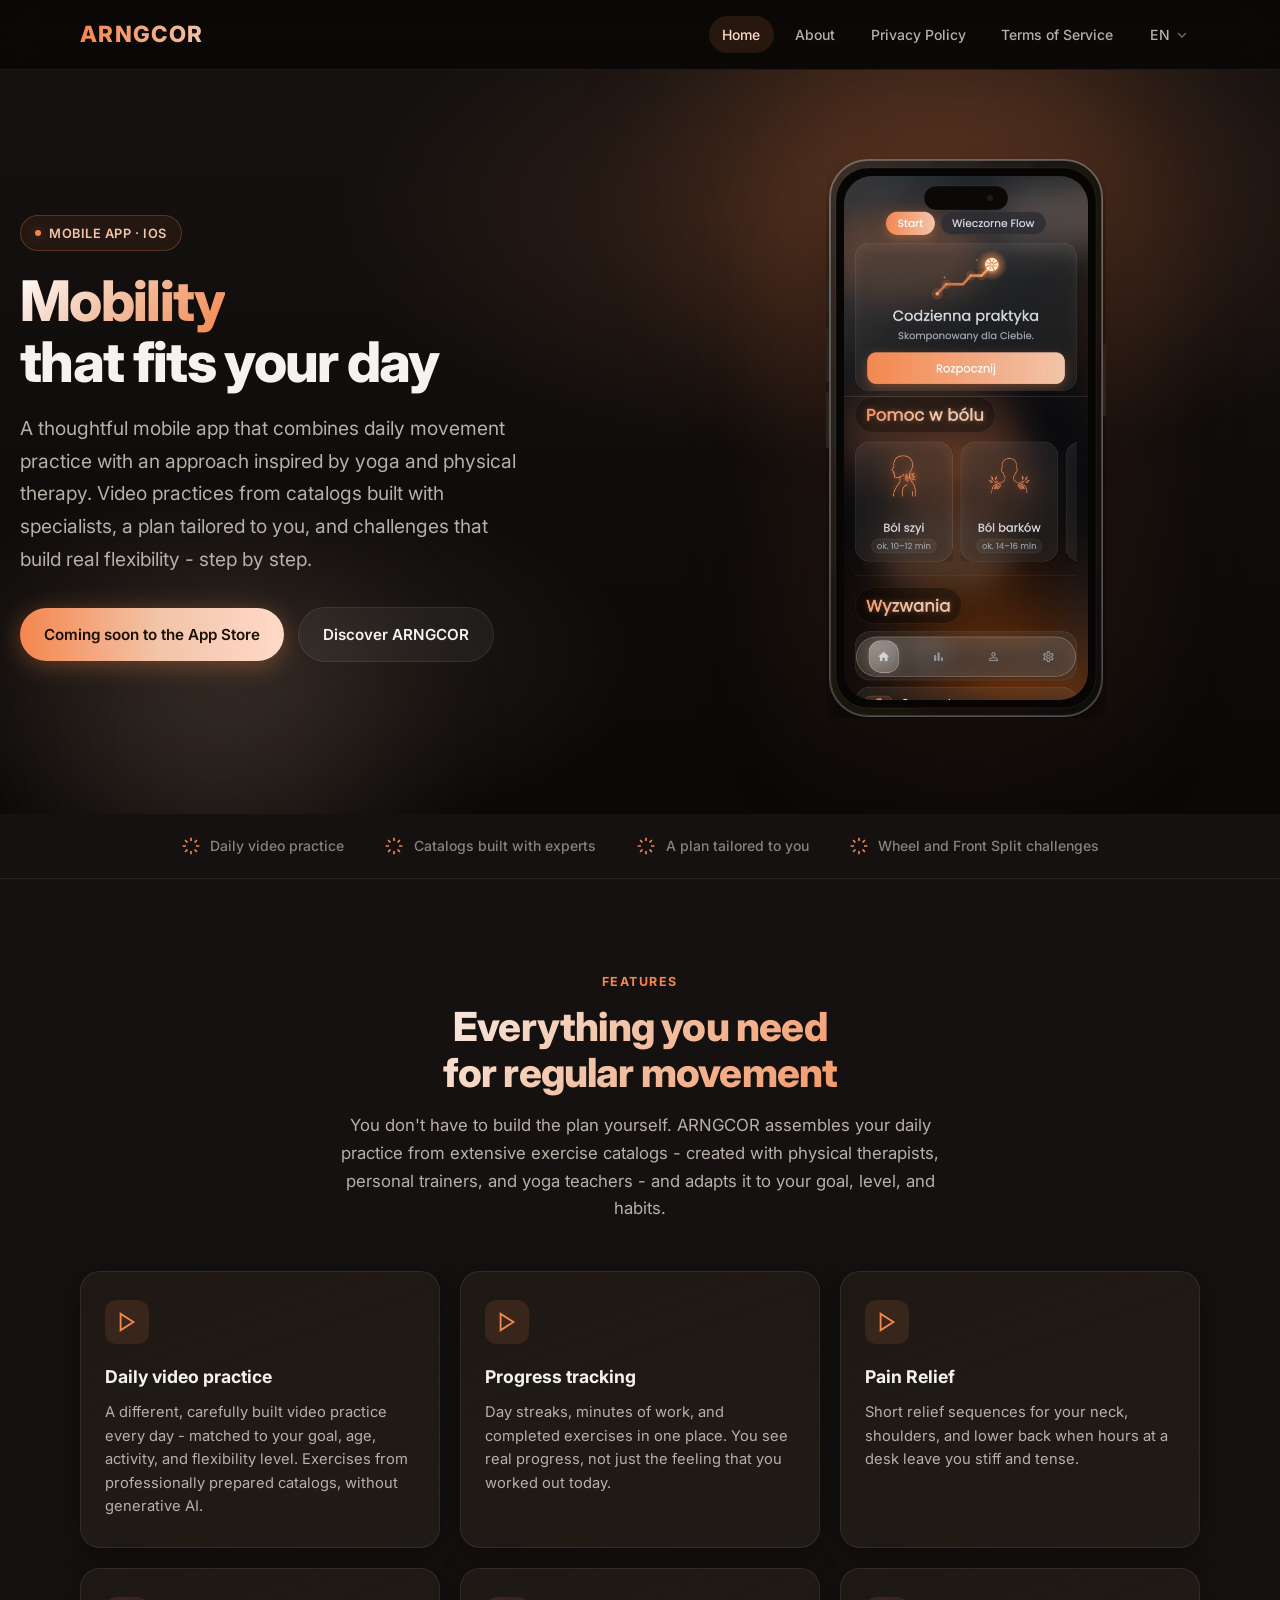
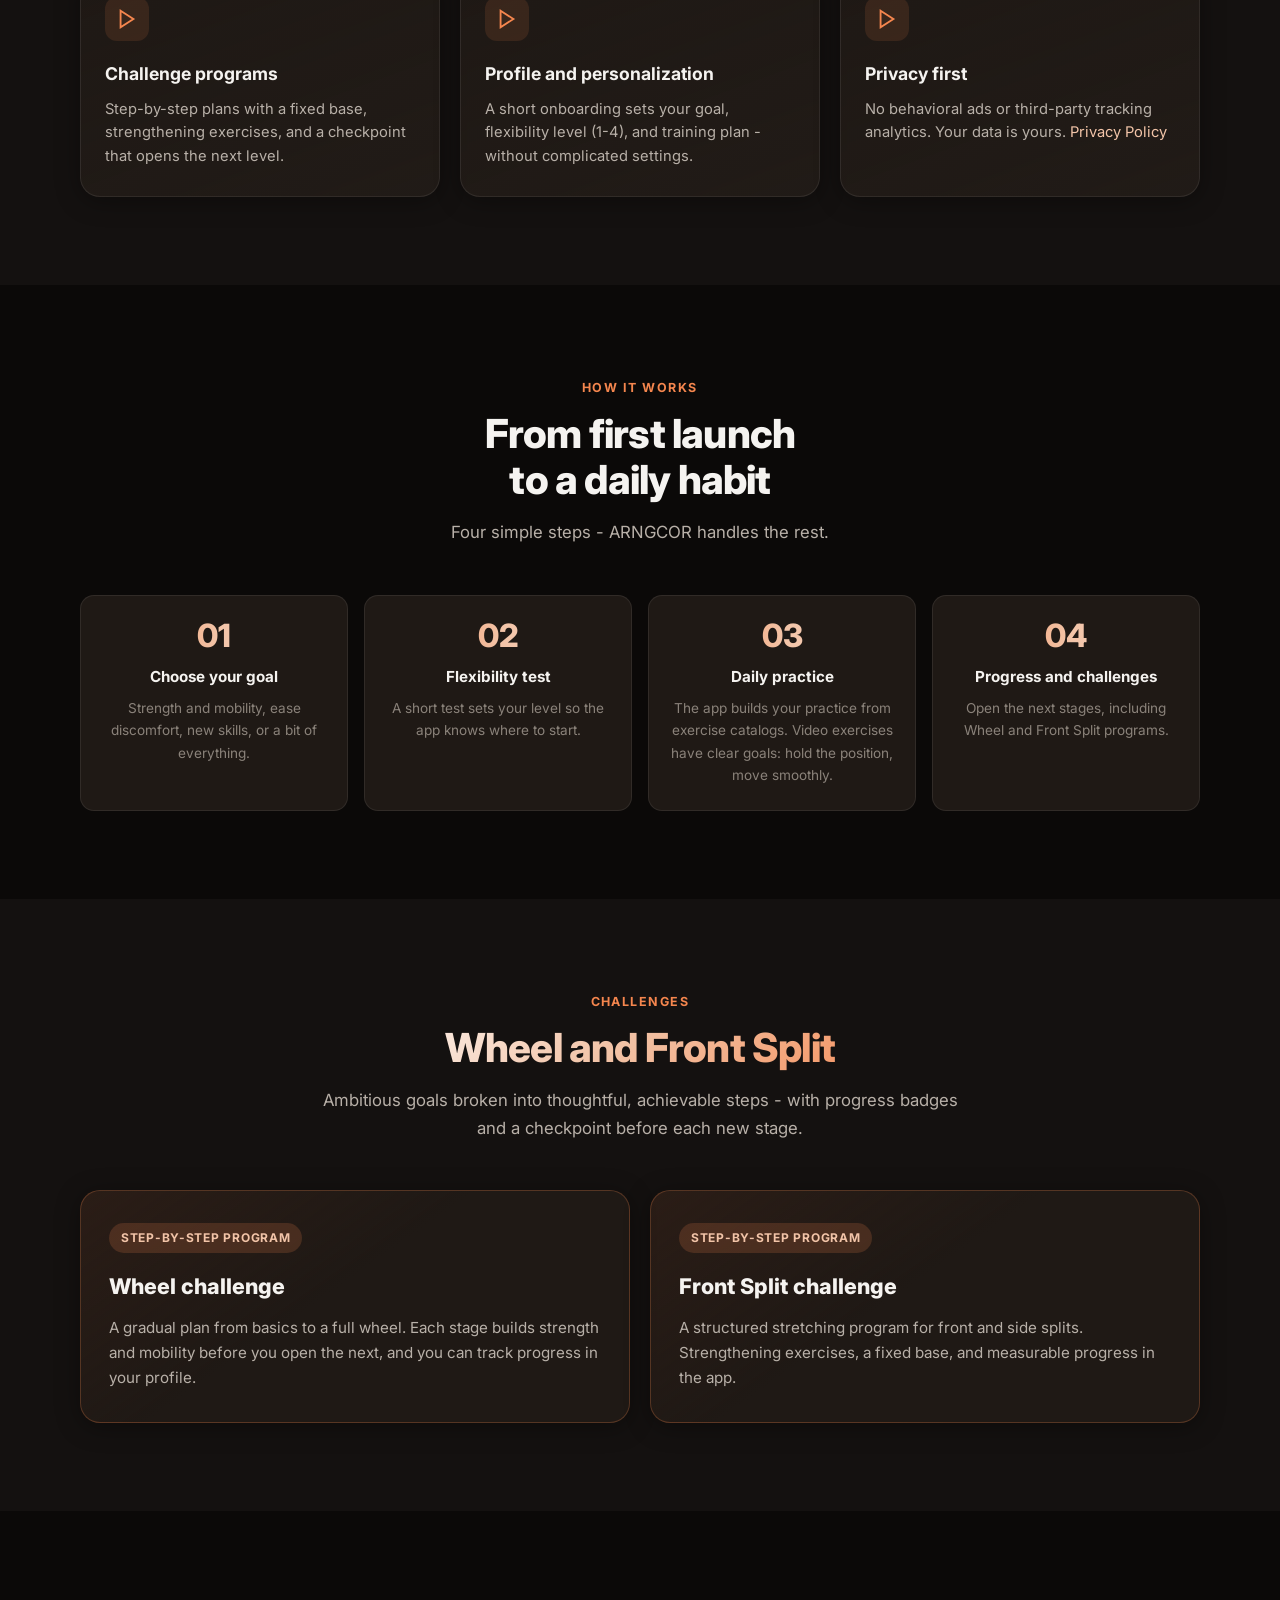
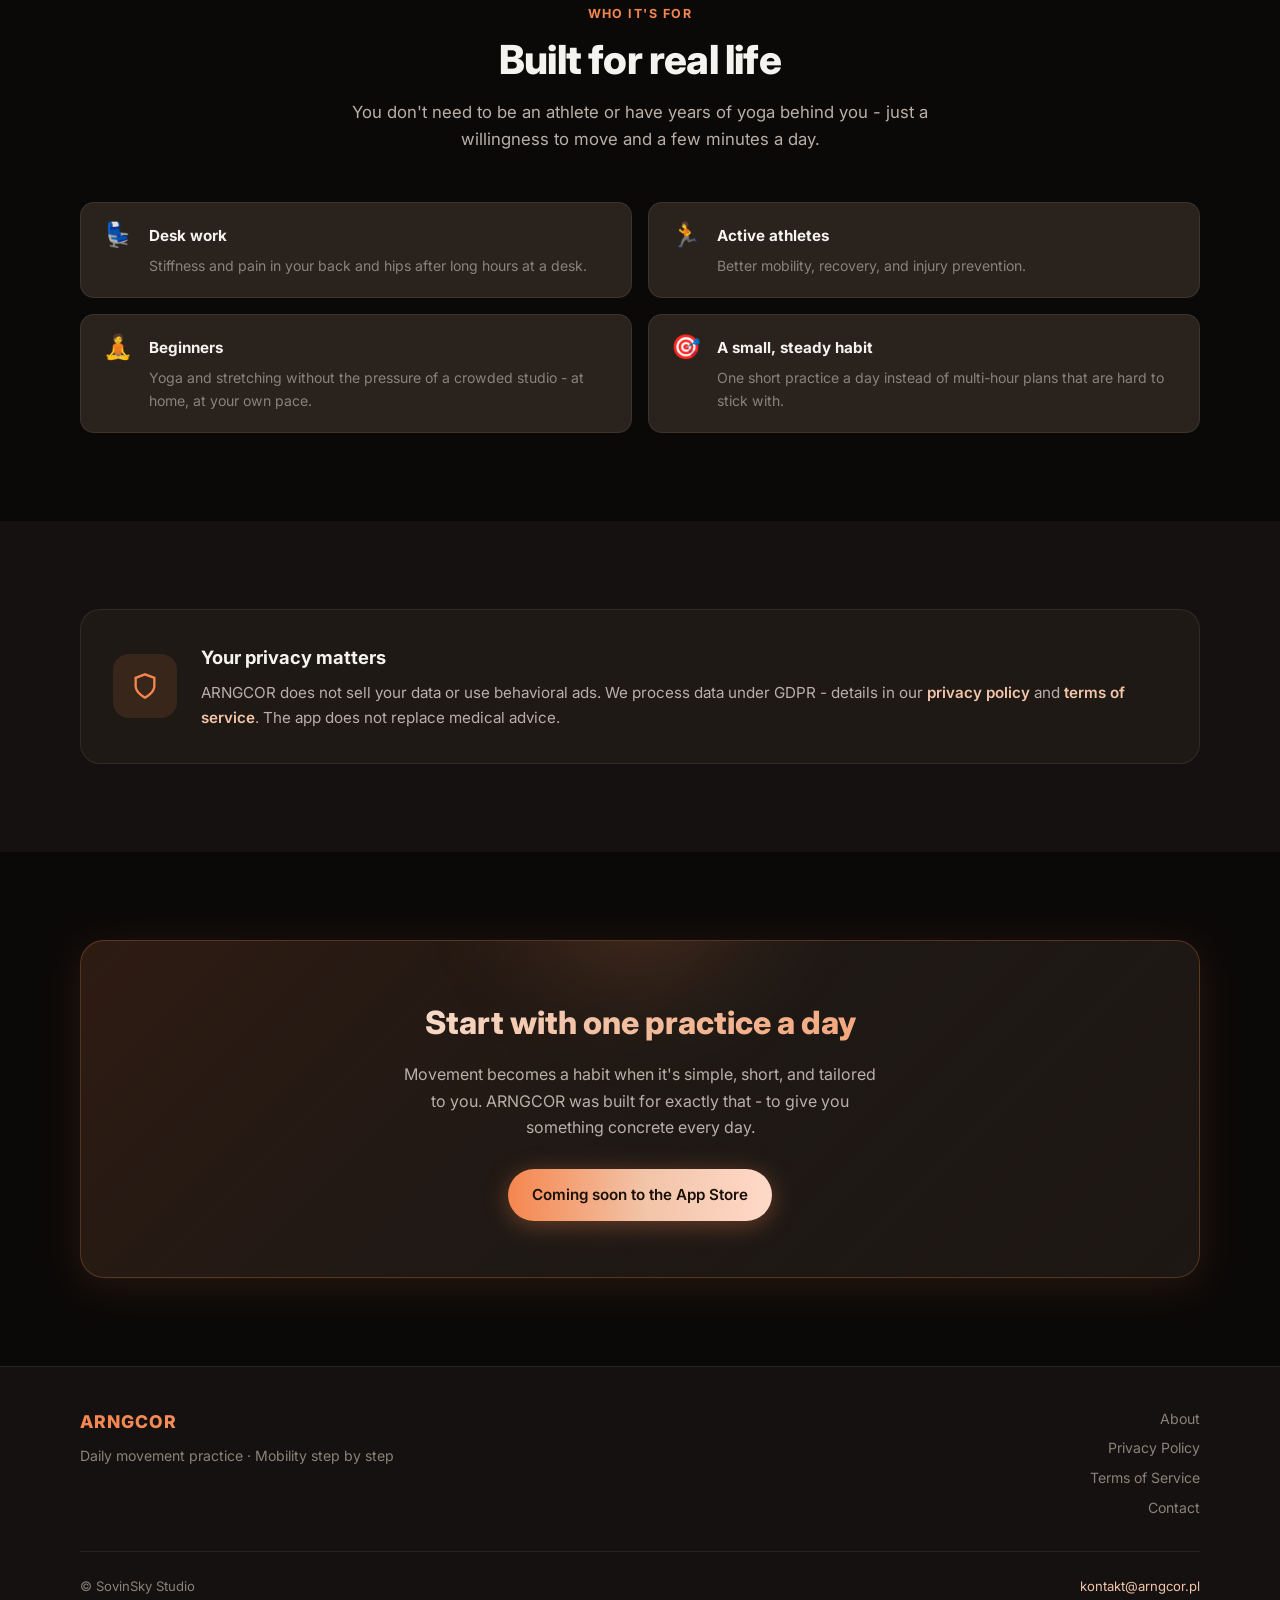
==== en/index.html @ eaa7135c "kkk" ====
<!DOCTYPE html>
<html lang="en">
<head>
  <meta charset="utf-8">
  <meta name="viewport" content="width=device-width, initial-scale=1">
  <title>ARNGCOR - mobile app for mobility, stretching, and Wheel and Front Split challenges</title>
  <meta name="description" content="ARNGCOR is an iOS mobile app for daily movement practice, stretching, and mobility. Video practices, a plan tailored to you, and Wheel and Front Split challenges.">
  <meta name="keywords" content="ARNGCOR, mobility app, stretching, yoga, wheel challenge, front split challenge, iOS app, SovinSky Studio">
  <meta name="author" content="SovinSky Studio">
  <meta name="robots" content="index, follow, max-image-preview:large, max-snippet:-1, max-video-preview:-1">
  <meta name="theme-color" content="#1a1512">
  <link rel="canonical" href="https://arngcor.pl/en/">
  <link rel="alternate" hreflang="pl" href="https://arngcor.pl/">
  <link rel="alternate" hreflang="en" href="https://arngcor.pl/en/">
  <link rel="alternate" hreflang="x-default" href="https://arngcor.pl/en/">
  <link rel="icon" href="/images/app-home.png" type="image/png">
  <link rel="apple-touch-icon" href="/images/app-home.png">
  <meta property="og:type" content="website">
  <meta property="og:site_name" content="ARNGCOR">
  <meta property="og:locale" content="en_US">
  <meta property="og:title" content="ARNGCOR - mobile app for mobility, stretching, and Wheel and Front Split challenges">
  <meta property="og:description" content="ARNGCOR is an iOS mobile app for daily movement practice, stretching, and mobility. Video practices, a plan tailored to you, and Wheel and Front Split challenges.">
  <meta property="og:url" content="https://arngcor.pl/en/">
  <meta property="og:image" content="https://arngcor.pl/images/app-home.png">
  <meta property="og:image:width" content="499">
  <meta property="og:image:height" content="1024">
  <meta property="og:image:alt" content="ARNGCOR mobile app screen">
  <meta name="twitter:card" content="summary_large_image">
  <meta name="twitter:title" content="ARNGCOR - mobile app for mobility, stretching, and Wheel and Front Split challenges">
  <meta name="twitter:description" content="ARNGCOR is an iOS mobile app for daily movement practice, stretching, and mobility. Video practices, a plan tailored to you, and Wheel and Front Split challenges.">
  <meta name="twitter:image" content="https://arngcor.pl/images/app-home.png">
  <link rel="preconnect" href="https://fonts.googleapis.com">
  <link rel="preconnect" href="https://fonts.gstatic.com" crossorigin>
  <link href="https://fonts.googleapis.com/css2?family=Inter:wght@400;500;600;700;800&display=swap" rel="stylesheet">
  <script type="application/ld+json">{"@context":"https://schema.org","@graph":[{"@type":"Organization","@id":"https://arngcor.pl/#organization","name":"SovinSky Studio","url":"https://arngcor.pl","email":"kontakt@arngcor.pl","logo":"https://arngcor.pl/images/app-home.png"},{"@type":"WebSite","@id":"https://arngcor.pl/#website","url":"https://arngcor.pl","name":"ARNGCOR","description":"ARNGCOR mobile app for daily movement practice, stretching, and mobility. Wheel and Front Split challenges, video practices, and a plan tailored to you.","inLanguage":"en-US","publisher":{"@id":"https://arngcor.pl/#organization"}},{"@type":"SoftwareApplication","@id":"https://arngcor.pl/#app","name":"ARNGCOR","applicationCategory":"HealthApplication","operatingSystem":"iOS","description":"ARNGCOR mobile app for daily movement practice, stretching, and mobility. Wheel and Front Split challenges, video practices, and a plan tailored to you.","url":"https://arngcor.pl","image":"https://arngcor.pl/images/app-home.png","offers":{"@type":"Offer","price":"0","priceCurrency":"PLN","availability":"https://schema.org/PreOrder"},"publisher":{"@id":"https://arngcor.pl/#organization"}}]}</script>

  <link rel="stylesheet" href="/css/site.css">
  <script src="/js/i18n.js"></script>
</head>
<body>
  <header class="site-header">
    <div class="wrap header-inner">
      <a class="brand brand-gradient" href="index.html">ARNGCOR</a>
      <div class="header-actions">
        <nav class="site-nav" aria-label="Main">
          <a href="index.html" class="nav-link is-active">Home</a>
          <a href="about.html" class="nav-link">About</a>
          <a href="privacy-policy.html" class="nav-link">Privacy Policy</a>
          <a href="terms-of-service.html" class="nav-link">Terms of Service</a>
        </nav>
        <div class="lang-dropdown">
          <button
            type="button"
            class="lang-dropdown__trigger"
            aria-haspopup="listbox"
            aria-expanded="false"
            aria-controls="lang-menu"
            id="lang-trigger"
          >
            <span class="lang-dropdown__label">EN</span>
            <svg class="lang-dropdown__chevron" width="12" height="12" viewBox="0 0 12 12" aria-hidden="true">
              <path d="M2.5 4.5 6 8l3.5-3.5" fill="none" stroke="currentColor" stroke-width="1.5" stroke-linecap="round" stroke-linejoin="round"/>
            </svg>
          </button>
          <ul class="lang-dropdown__menu" id="lang-menu" role="listbox" aria-label="Language" hidden>
            
            <li role="presentation">
              <button type="button" role="option" data-lang="pl" class="lang-dropdown__option">PL</button>
            </li>
            
          </ul>
        </div>
      </div>
    </div>
  </header>

  
  <section class="hero-section">
    <div class="hero-glow hero-glow--1" aria-hidden="true"></div>
    <div class="hero-glow hero-glow--2" aria-hidden="true"></div>
    <div class="wrap-wide hero-grid">
      <div class="hero-copy reveal">
        <div class="hero-eyebrow">
          <span class="hero-eyebrow-dot" aria-hidden="true"></span>
          Mobile app · iOS
        </div>
        <h1 class="hero-title">
          <span class="text-gradient">Mobility</span><br>that fits your day
        </h1>
        <p class="hero-lead">A thoughtful mobile app that combines daily movement practice with an approach inspired by yoga and physical therapy. Video practices from catalogs built with specialists, a plan tailored to you, and challenges that build real flexibility - step by step.</p>
        <div class="hero-actions">
          <span class="btn btn-primary">Coming soon to the App Store</span>
          <a href="about.html" class="btn btn-ghost">Discover ARNGCOR</a>
        </div>
      </div>

      <div class="hero-visual reveal reveal-delay-2">
        <svg class="phone-frame" viewBox="0 0 280 560" fill="none" xmlns="http://www.w3.org/2000/svg" xmlns:xlink="http://www.w3.org/1999/xlink" role="img" aria-label="Phone showing the ARNGCOR app screen">
          <defs>
            <linearGradient id="phoneBodyGrad" x1="0" y1="0" x2="1" y2="1">
              <stop offset="0%" stop-color="#3a302a"/>
              <stop offset="45%" stop-color="#1a1512"/>
              <stop offset="100%" stop-color="#0f0c0a"/>
            </linearGradient>
            <linearGradient id="phoneEdgeGrad" x1="0" y1="0" x2="0" y2="1">
              <stop offset="0%" stop-color="rgba(255,255,255,0.18)"/>
              <stop offset="100%" stop-color="rgba(255,255,255,0.04)"/>
            </linearGradient>
            <clipPath id="phoneScreenClip">
              <rect x="18" y="18" width="244" height="524" rx="28"/>
            </clipPath>
            <filter id="phoneShadow" x="-20%" y="-10%" width="140%" height="120%">
              <feDropShadow dx="0" dy="16" stdDeviation="12" flood-color="#000" flood-opacity="0.45"/>
            </filter>
          </defs>
          <rect x="4" y="2" width="272" height="556" rx="38" fill="url(#phoneBodyGrad)" stroke="rgba(255,255,255,0.14)" stroke-width="2" filter="url(#phoneShadow)"/>
          <rect x="4" y="2" width="272" height="556" rx="38" fill="none" stroke="url(#phoneEdgeGrad)" stroke-width="1.5"/>
          <rect x="0" y="118" width="3" height="36" rx="1.5" fill="#2a221c"/>
          <rect x="0" y="168" width="3" height="56" rx="1.5" fill="#2a221c"/>
          <rect x="0" y="234" width="3" height="56" rx="1.5" fill="#2a221c"/>
          <rect x="277" y="186" width="3" height="72" rx="1.5" fill="#2a221c"/>
          <rect x="10" y="10" width="260" height="540" rx="32" fill="#080605"/>
          <image href="/images/app-home.png" xlink:href="/images/app-home.png" x="18" y="18" width="244" height="524" clip-path="url(#phoneScreenClip)" preserveAspectRatio="xMidYMid slice"/>
          <rect x="18" y="18" width="244" height="524" rx="28" fill="url(#phoneEdgeGrad)" opacity="0.08" pointer-events="none"/>
          <rect x="98" y="28" width="84" height="24" rx="12" fill="#0b0908" stroke="rgba(255,255,255,0.06)" stroke-width="1"/>
          <circle cx="164" cy="40" r="3" fill="rgba(255,255,255,0.08)"/>
          <rect x="10" y="10" width="260" height="540" rx="32" fill="none" stroke="rgba(255,255,255,0.06)" stroke-width="1"/>
        </svg>
      </div>
    </div>
  </section>

  <div class="trust-strip">
    <div class="wrap trust-inner">
      
      <div class="trust-item">
        <svg class="trust-icon" viewBox="0 0 24 24" fill="none" stroke="currentColor" stroke-width="2"><path d="M12 2v4M12 18v4M4.93 4.93l2.83 2.83M16.24 16.24l2.83 2.83M2 12h4M18 12h4M4.93 19.07l2.83-2.83M16.24 7.76l2.83-2.83"/></svg>
        Daily video practice
      </div>
      
      <div class="trust-item">
        <svg class="trust-icon" viewBox="0 0 24 24" fill="none" stroke="currentColor" stroke-width="2"><path d="M12 2v4M12 18v4M4.93 4.93l2.83 2.83M16.24 16.24l2.83 2.83M2 12h4M18 12h4M4.93 19.07l2.83-2.83M16.24 7.76l2.83-2.83"/></svg>
        Catalogs built with experts
      </div>
      
      <div class="trust-item">
        <svg class="trust-icon" viewBox="0 0 24 24" fill="none" stroke="currentColor" stroke-width="2"><path d="M12 2v4M12 18v4M4.93 4.93l2.83 2.83M16.24 16.24l2.83 2.83M2 12h4M18 12h4M4.93 19.07l2.83-2.83M16.24 7.76l2.83-2.83"/></svg>
        A plan tailored to you
      </div>
      
      <div class="trust-item">
        <svg class="trust-icon" viewBox="0 0 24 24" fill="none" stroke="currentColor" stroke-width="2"><path d="M12 2v4M12 18v4M4.93 4.93l2.83 2.83M16.24 16.24l2.83 2.83M2 12h4M18 12h4M4.93 19.07l2.83-2.83M16.24 7.76l2.83-2.83"/></svg>
        Wheel and Front Split challenges
      </div>
      
    </div>
  </div>

  <section class="section section--alt">
    <div class="wrap">
      <header class="section-header reveal">
        <span class="section-label">Features</span>
        <h2 class="section-title text-gradient">Everything you need<br>for regular movement</h2>
        <p class="section-desc">You don't have to build the plan yourself. ARNGCOR assembles your daily practice from extensive exercise catalogs - created with physical therapists, personal trainers, and yoga teachers - and adapts it to your goal, level, and habits.</p>
      </header>
      <div class="feature-grid">
        
        <article class="feature-card reveal reveal-delay-1">
          <div class="feature-icon">
            <svg width="22" height="22" viewBox="0 0 24 24" fill="none" stroke="currentColor" stroke-width="2"><polygon points="5 3 19 12 5 21 5 3"/></svg>
          </div>
          <h3>Daily video practice</h3>
          <p>A different, carefully built video practice every day - matched to your goal, age, activity, and flexibility level. Exercises from professionally prepared catalogs, without generative AI.</p>
        </article>
        
        <article class="feature-card reveal reveal-delay-2">
          <div class="feature-icon">
            <svg width="22" height="22" viewBox="0 0 24 24" fill="none" stroke="currentColor" stroke-width="2"><polygon points="5 3 19 12 5 21 5 3"/></svg>
          </div>
          <h3>Progress tracking</h3>
          <p>Day streaks, minutes of work, and completed exercises in one place. You see real progress, not just the feeling that you worked out today.</p>
        </article>
        
        <article class="feature-card reveal reveal-delay-3">
          <div class="feature-icon">
            <svg width="22" height="22" viewBox="0 0 24 24" fill="none" stroke="currentColor" stroke-width="2"><polygon points="5 3 19 12 5 21 5 3"/></svg>
          </div>
          <h3>Pain Relief</h3>
          <p>Short relief sequences for your neck, shoulders, and lower back when hours at a desk leave you stiff and tense.</p>
        </article>
        
        <article class="feature-card reveal reveal-delay-4">
          <div class="feature-icon">
            <svg width="22" height="22" viewBox="0 0 24 24" fill="none" stroke="currentColor" stroke-width="2"><polygon points="5 3 19 12 5 21 5 3"/></svg>
          </div>
          <h3>Challenge programs</h3>
          <p>Step-by-step plans with a fixed base, strengthening exercises, and a checkpoint that opens the next level.</p>
        </article>
        
        <article class="feature-card reveal reveal-delay-5">
          <div class="feature-icon">
            <svg width="22" height="22" viewBox="0 0 24 24" fill="none" stroke="currentColor" stroke-width="2"><polygon points="5 3 19 12 5 21 5 3"/></svg>
          </div>
          <h3>Profile and personalization</h3>
          <p>A short onboarding sets your goal, flexibility level (1-4), and training plan - without complicated settings.</p>
        </article>
        
        <article class="feature-card reveal reveal-delay-6">
          <div class="feature-icon">
            <svg width="22" height="22" viewBox="0 0 24 24" fill="none" stroke="currentColor" stroke-width="2"><polygon points="5 3 19 12 5 21 5 3"/></svg>
          </div>
          <h3>Privacy first</h3>
          <p>No behavioral ads or third-party tracking analytics. Your data is yours. <a href="privacy-policy.html">Privacy Policy</a></p>
        </article>
        
      </div>
    </div>
  </section>

  <section class="section">
    <div class="wrap">
      <header class="section-header reveal">
        <span class="section-label">How it works</span>
        <h2 class="section-title">From first launch<br>to a daily habit</h2>
        <p class="section-desc">Four simple steps - ARNGCOR handles the rest.</p>
      </header>
      <div class="steps-grid">
        
        <article class="step-card reveal reveal-delay-1">
          <h3>Choose your goal</h3>
          <p>Strength and mobility, ease discomfort, new skills, or a bit of everything.</p>
        </article>
        
        <article class="step-card reveal reveal-delay-2">
          <h3>Flexibility test</h3>
          <p>A short test sets your level so the app knows where to start.</p>
        </article>
        
        <article class="step-card reveal reveal-delay-3">
          <h3>Daily practice</h3>
          <p>The app builds your practice from exercise catalogs. Video exercises have clear goals: hold the position, move smoothly.</p>
        </article>
        
        <article class="step-card reveal reveal-delay-4">
          <h3>Progress and challenges</h3>
          <p>Open the next stages, including Wheel and Front Split programs.</p>
        </article>
        
      </div>
    </div>
  </section>

  <section class="section section--alt">
    <div class="wrap">
      <header class="section-header reveal">
        <span class="section-label">Challenges</span>
        <h2 class="section-title text-gradient">Wheel and Front Split</h2>
        <p class="section-desc">Ambitious goals broken into thoughtful, achievable steps - with progress badges and a checkpoint before each new stage.</p>
      </header>
      <div class="challenge-row">
        <article class="challenge-card reveal reveal-delay-1">
          <span class="challenge-badge">Step-by-step program</span>
          <h3>Wheel challenge</h3>
          <p>A gradual plan from basics to a full wheel. Each stage builds strength and mobility before you open the next, and you can track progress in your profile.</p>
        </article>
        <article class="challenge-card reveal reveal-delay-2">
          <span class="challenge-badge">Step-by-step program</span>
          <h3>Front Split challenge</h3>
          <p>A structured stretching program for front and side splits. Strengthening exercises, a fixed base, and measurable progress in the app.</p>
        </article>
      </div>
    </div>
  </section>

  <section class="section">
    <div class="wrap">
      <header class="section-header reveal">
        <span class="section-label">Who it's for</span>
        <h2 class="section-title">Built for real life</h2>
        <p class="section-desc">You don't need to be an athlete or have years of yoga behind you - just a willingness to move and a few minutes a day.</p>
      </header>
      <div class="audience-grid">
        
        <div class="audience-item reveal reveal-delay-1">
          <span class="audience-emoji" aria-hidden="true">💺</span>
          <div>
            <h3>Desk work</h3>
            <p>Stiffness and pain in your back and hips after long hours at a desk.</p>
          </div>
        </div>
        
        <div class="audience-item reveal reveal-delay-2">
          <span class="audience-emoji" aria-hidden="true">🏃</span>
          <div>
            <h3>Active athletes</h3>
            <p>Better mobility, recovery, and injury prevention.</p>
          </div>
        </div>
        
        <div class="audience-item reveal reveal-delay-3">
          <span class="audience-emoji" aria-hidden="true">🧘</span>
          <div>
            <h3>Beginners</h3>
            <p>Yoga and stretching without the pressure of a crowded studio - at home, at your own pace.</p>
          </div>
        </div>
        
        <div class="audience-item reveal reveal-delay-4">
          <span class="audience-emoji" aria-hidden="true">🎯</span>
          <div>
            <h3>A small, steady habit</h3>
            <p>One short practice a day instead of multi-hour plans that are hard to stick with.</p>
          </div>
        </div>
        
      </div>
    </div>
  </section>

  <section class="section section--alt">
    <div class="wrap">
      <div class="privacy-card reveal">
        <div class="privacy-icon-wrap">
          <svg width="28" height="28" viewBox="0 0 24 24" fill="none" stroke="currentColor" stroke-width="2"><path d="M12 22s8-4 8-10V5l-8-3-8 3v7c0 6 8 10 8 10z"/></svg>
        </div>
        <div>
          <h3>Your privacy matters</h3>
          <p>ARNGCOR does not sell your data or use behavioral ads. We process data under GDPR - details in our <a href="privacy-policy.html">privacy policy</a> and <a href="terms-of-service.html">terms of service</a>. The app does not replace medical advice.</p>
        </div>
      </div>
    </div>
  </section>

  <section class="section">
    <div class="wrap">
      <div class="cta-banner reveal">
        <div class="cta-banner-glow" aria-hidden="true"></div>
        <h2 class="text-gradient">Start with one practice a day</h2>
        <p>Movement becomes a habit when it's simple, short, and tailored to you. ARNGCOR was built for exactly that - to give you something concrete every day.</p>
        <span class="btn btn-primary">Coming soon to the App Store</span>
      </div>
    </div>
  </section>


  <footer class="site-footer">
    <div class="wrap footer-grid">
      <div>
        <div class="footer-brand brand-gradient">ARNGCOR</div>
        <p class="footer-tagline">Daily movement practice · Mobility step by step</p>
      </div>
      <div class="footer-links">
        <a href="about.html">About</a>
        <a href="privacy-policy.html">Privacy Policy</a>
        <a href="terms-of-service.html">Terms of Service</a>
        <a href="mailto:kontakt@arngcor.pl">Contact</a>
      </div>
    </div>
    <div class="wrap footer-bottom">
      <span>© SovinSky Studio</span>
      <span><a href="mailto:kontakt@arngcor.pl">kontakt@arngcor.pl</a></span>
    </div>
  </footer>

  <script src="/js/site.js" defer></script>
</body>
</html>
---- css/site.css ----
:root {
  --bg-deep: #0b0908;
  --bg: #141110;
  --bg-elevated: #1f1915;
  --surface: #2a221c;
  --surface-hover: #332a23;
  --text: #f5f3f0;
  --text-secondary: #b8b0a8;
  --muted: #8a827a;
  --accent: #f5864e;
  --accent-light: #f2c4a8;
  --accent-peach: #ffd9c8;
  --accent-glow: rgba(245, 134, 78, 0.35);
  --gradient-brand: linear-gradient(90deg, #f5864e 0%, #f2c4a8 52%, #ffd9c8 100%);
  --gradient-heading: linear-gradient(135deg, #ffffff 0%, #f2c4a8 45%, #f5864e 100%);
  --gradient-hero: radial-gradient(ellipse 80% 60% at 70% 20%, rgba(245, 134, 78, 0.18) 0%, transparent 55%),
    radial-gradient(ellipse 60% 50% at 20% 80%, rgba(242, 196, 168, 0.1) 0%, transparent 50%),
    linear-gradient(180deg, #141110 0%, #0b0908 100%);
  --border: rgba(255, 255, 255, 0.08);
  --border-strong: rgba(245, 134, 78, 0.25);
  --shadow-card: 0 4px 24px rgba(0, 0, 0, 0.35);
  --shadow-glow: 0 8px 40px rgba(245, 134, 78, 0.12);
  --radius: 20px;
  --radius-sm: 14px;
  --max: 1120px;
  --font: "Inter", system-ui, -apple-system, "Segoe UI", Roboto, sans-serif;
  --ease: cubic-bezier(0.22, 1, 0.36, 1);
}

*,
*::before,
*::after {
  box-sizing: border-box;
}

html {
  scroll-behavior: smooth;
}

body {
  margin: 0;
  min-height: 100vh;
  font-family: var(--font);
  font-size: 16px;
  line-height: 1.65;
  color: var(--text);
  background: var(--bg-deep);
  display: flex;
  flex-direction: column;
  -webkit-font-smoothing: antialiased;
}

img,
svg {
  display: block;
  max-width: 100%;
}

a {
  color: var(--accent-light);
  text-decoration: none;
  transition: color 0.2s var(--ease);
}

a:hover {
  color: var(--accent-peach);
}

.wrap {
  width: min(100% - 2.5rem, var(--max));
  margin-inline: auto;
}

.wrap-wide {
  width: min(100% - 2.5rem, 1240px);
  margin-inline: auto;
}

/* ── Brand gradient ── */

.brand-gradient {
  background: var(--gradient-brand);
  background-size: 200% 100%;
  -webkit-background-clip: text;
  background-clip: text;
  -webkit-text-fill-color: transparent;
  animation: brand-shimmer 8s ease-in-out infinite;
}

.text-gradient {
  background: var(--gradient-heading);
  -webkit-background-clip: text;
  background-clip: text;
  -webkit-text-fill-color: transparent;
}

@keyframes brand-shimmer {
  0%, 100% { background-position: 0% 50%; }
  50% { background-position: 100% 50%; }
}

/* ── Header ── */

.site-header {
  position: sticky;
  top: 0;
  z-index: 100;
  border-bottom: 1px solid var(--border);
  background: rgba(11, 9, 8, 0.82);
  backdrop-filter: blur(16px) saturate(1.2);
}

.header-inner {
  display: flex;
  align-items: center;
  justify-content: space-between;
  gap: 1rem;
  padding: 1rem 0;
  flex-wrap: wrap;
}

.brand {
  font-size: 1.4rem;
  font-weight: 800;
  letter-spacing: 0.06em;
  text-decoration: none;
}

.site-nav {
  display: flex;
  flex-wrap: wrap;
  gap: 0.25rem 0.5rem;
}

.nav-link {
  color: var(--text-secondary);
  font-size: 0.875rem;
  font-weight: 500;
  text-decoration: none;
  padding: 0.45rem 0.85rem;
  border-radius: 999px;
  transition: color 0.2s, background 0.2s;
}

.nav-link:hover {
  color: var(--text);
  background: rgba(255, 255, 255, 0.06);
  text-decoration: none;
}

.nav-link.is-active {
  color: var(--accent-peach);
  background: rgba(245, 134, 78, 0.12);
}

.header-actions {
  display: flex;
  align-items: center;
  gap: 0.75rem;
  flex-wrap: wrap;
}

.lang-dropdown {
  position: relative;
}

.lang-dropdown__trigger {
  display: inline-flex;
  align-items: center;
  gap: 0.35rem;
  appearance: none;
  border: 0;
  background: transparent;
  color: var(--text-secondary);
  font: inherit;
  font-size: 0.875rem;
  font-weight: 500;
  letter-spacing: 0.04em;
  padding: 0.45rem 0.75rem;
  border-radius: 999px;
  cursor: pointer;
  transition: color 0.2s, background 0.2s;
}

.lang-dropdown__trigger:hover,
.lang-dropdown.is-open .lang-dropdown__trigger {
  color: var(--text);
  background: rgba(255, 255, 255, 0.06);
}

.lang-dropdown__trigger:focus-visible {
  outline: 2px solid var(--accent);
  outline-offset: 2px;
}

.lang-dropdown__chevron {
  flex-shrink: 0;
  opacity: 0.55;
  transition: transform 0.2s var(--ease), opacity 0.2s;
}

.lang-dropdown__trigger:hover .lang-dropdown__chevron,
.lang-dropdown.is-open .lang-dropdown__chevron {
  opacity: 0.85;
}

.lang-dropdown.is-open .lang-dropdown__chevron {
  transform: rotate(180deg);
}

.lang-dropdown__menu {
  position: absolute;
  top: calc(100% + 0.35rem);
  right: 0;
  min-width: 4.75rem;
  margin: 0;
  padding: 0.25rem;
  list-style: none;
  border-radius: var(--radius-sm);
  border: 1px solid var(--border);
  background: rgba(31, 25, 21, 0.96);
  backdrop-filter: blur(12px);
  box-shadow: var(--shadow-card);
  z-index: 110;
}

.lang-dropdown__menu[hidden] {
  display: none;
}

.lang-dropdown__option {
  display: block;
  width: 100%;
  appearance: none;
  border: 0;
  background: transparent;
  color: var(--text-secondary);
  font: inherit;
  font-size: 0.875rem;
  font-weight: 500;
  letter-spacing: 0.04em;
  text-align: left;
  padding: 0.45rem 0.85rem;
  border-radius: calc(var(--radius-sm) - 4px);
  cursor: pointer;
  transition: color 0.2s, background 0.2s;
}

.lang-dropdown__option:hover {
  color: var(--text);
  background: rgba(255, 255, 255, 0.06);
}

.lang-dropdown__option:focus-visible {
  outline: 2px solid var(--accent);
  outline-offset: -2px;
}

/* ── Hero ── */

.hero-section {
  position: relative;
  overflow: hidden;
  background: var(--gradient-hero);
  padding: clamp(3rem, 8vw, 5.5rem) 0 clamp(4rem, 10vw, 6rem);
}

.hero-glow {
  position: absolute;
  border-radius: 50%;
  filter: blur(80px);
  pointer-events: none;
  animation: glow-pulse 10s ease-in-out infinite;
}

.hero-glow--1 {
  width: 420px;
  height: 420px;
  background: rgba(245, 134, 78, 0.15);
  top: -120px;
  right: 10%;
}

.hero-glow--2 {
  width: 300px;
  height: 300px;
  background: rgba(242, 196, 168, 0.1);
  bottom: -80px;
  left: 5%;
  animation-delay: -5s;
}

@keyframes glow-pulse {
  0%, 100% { opacity: 0.7; transform: scale(1); }
  50% { opacity: 1; transform: scale(1.08); }
}

.hero-grid {
  display: grid;
  grid-template-columns: 1fr 1fr;
  gap: clamp(2rem, 5vw, 4rem);
  align-items: center;
}

.hero-copy {
  position: relative;
  z-index: 1;
}

.hero-eyebrow {
  display: inline-flex;
  align-items: center;
  gap: 0.5rem;
  padding: 0.4rem 0.9rem;
  margin-bottom: 1.25rem;
  border-radius: 999px;
  border: 1px solid var(--border-strong);
  background: rgba(245, 134, 78, 0.08);
  color: var(--accent-light);
  font-size: 0.8rem;
  font-weight: 600;
  letter-spacing: 0.04em;
  text-transform: uppercase;
}

.hero-eyebrow-dot {
  width: 6px;
  height: 6px;
  border-radius: 50%;
  background: var(--accent);
  box-shadow: 0 0 10px var(--accent-glow);
  animation: pulse-dot 2s ease-in-out infinite;
}

@keyframes pulse-dot {
  0%, 100% { opacity: 1; }
  50% { opacity: 0.4; }
}

.hero-title {
  font-size: clamp(2.25rem, 5.5vw, 3.5rem);
  font-weight: 800;
  line-height: 1.08;
  letter-spacing: -0.03em;
  margin: 0 0 1.25rem;
}

.hero-lead {
  font-size: clamp(1.05rem, 2vw, 1.2rem);
  color: var(--text-secondary);
  max-width: 42ch;
  margin: 0 0 2rem;
  line-height: 1.7;
}

.hero-actions {
  display: flex;
  flex-wrap: wrap;
  gap: 0.85rem;
  align-items: center;
}

.btn {
  display: inline-flex;
  align-items: center;
  justify-content: center;
  gap: 0.5rem;
  padding: 0.85rem 1.5rem;
  border-radius: 999px;
  font-weight: 600;
  font-size: 0.95rem;
  text-decoration: none;
  border: none;
  cursor: pointer;
  transition: transform 0.25s var(--ease), box-shadow 0.25s var(--ease);
}

.btn:hover {
  text-decoration: none;
  transform: translateY(-2px);
}

.btn-primary {
  background: var(--gradient-brand);
  color: #1a1008;
  box-shadow: 0 4px 24px var(--accent-glow);
}

.btn-primary:hover {
  color: #1a1008;
  box-shadow: 0 8px 32px rgba(245, 134, 78, 0.4);
}

.btn-ghost {
  background: rgba(255, 255, 255, 0.05);
  color: var(--text);
  border: 1px solid var(--border);
}

.btn-ghost:hover {
  color: var(--text);
  background: rgba(255, 255, 255, 0.09);
  border-color: var(--border-strong);
}

.hero-visual {
  position: relative;
  z-index: 1;
  display: flex;
  justify-content: center;
}

.phone-frame {
  width: min(100%, 280px);
  height: auto;
  animation: float-phone 6s ease-in-out infinite;
  filter: drop-shadow(0 24px 48px rgba(0, 0, 0, 0.5)) drop-shadow(0 0 60px rgba(245, 134, 78, 0.15));
}

@keyframes float-phone {
  0%, 100% { transform: translateY(0); }
  50% { transform: translateY(-12px); }
}

/* ── Trust strip ── */

.trust-strip {
  border-bottom: 1px solid var(--border);
  background: var(--bg);
  padding: 1.25rem 0;
}

.trust-inner {
  display: flex;
  flex-wrap: wrap;
  justify-content: center;
  gap: 1.5rem 2.5rem;
}

.trust-item {
  display: flex;
  align-items: center;
  gap: 0.6rem;
  color: var(--muted);
  font-size: 0.875rem;
  font-weight: 500;
}

.trust-icon {
  width: 20px;
  height: 20px;
  color: var(--accent);
  flex-shrink: 0;
}

/* ── Sections ── */

.section {
  padding: clamp(3.5rem, 8vw, 5.5rem) 0;
}

.section--alt {
  background: var(--bg);
}

.section-header {
  text-align: center;
  max-width: 640px;
  margin: 0 auto 3rem;
}

.section-label {
  display: inline-block;
  margin-bottom: 0.75rem;
  font-size: 0.78rem;
  font-weight: 700;
  letter-spacing: 0.12em;
  text-transform: uppercase;
  color: var(--accent);
}

.section-title {
  font-size: clamp(1.75rem, 4vw, 2.5rem);
  font-weight: 800;
  letter-spacing: -0.02em;
  margin: 0 0 1rem;
  line-height: 1.15;
}

.section-desc {
  color: var(--text-secondary);
  font-size: 1.05rem;
  margin: 0;
}

/* ── Feature cards ── */

.feature-grid {
  display: grid;
  grid-template-columns: repeat(3, 1fr);
  gap: 1.25rem;
}

.feature-card {
  position: relative;
  padding: 1.75rem 1.5rem;
  border-radius: var(--radius);
  border: 1px solid var(--border);
  background: linear-gradient(160deg, var(--bg-elevated) 0%, rgba(42, 34, 28, 0.6) 100%);
  box-shadow: var(--shadow-card);
  transition: transform 0.35s var(--ease), border-color 0.35s, box-shadow 0.35s;
  overflow: hidden;
}

.feature-card::before {
  content: "";
  position: absolute;
  inset: 0;
  background: radial-gradient(circle at 0% 0%, rgba(245, 134, 78, 0.08) 0%, transparent 55%);
  opacity: 0;
  transition: opacity 0.35s;
}

.feature-card:hover {
  transform: translateY(-6px);
  border-color: var(--border-strong);
  box-shadow: var(--shadow-glow), var(--shadow-card);
}

.feature-card:hover::before {
  opacity: 1;
}

.feature-icon {
  width: 44px;
  height: 44px;
  display: flex;
  align-items: center;
  justify-content: center;
  border-radius: 12px;
  background: rgba(245, 134, 78, 0.12);
  color: var(--accent);
  margin-bottom: 1.15rem;
}

.feature-card h3 {
  margin: 0 0 0.6rem;
  font-size: 1.1rem;
  font-weight: 700;
  color: var(--text);
}

.feature-card p {
  margin: 0;
  font-size: 0.92rem;
  color: var(--text-secondary);
  line-height: 1.6;
}

/* ── Steps ── */

.steps-grid {
  display: grid;
  grid-template-columns: repeat(4, 1fr);
  gap: 1rem;
  counter-reset: step;
}

.step-card {
  position: relative;
  padding: 1.5rem 1.25rem;
  border-radius: var(--radius-sm);
  border: 1px solid var(--border);
  background: var(--bg-elevated);
  text-align: center;
}

.step-card::before {
  counter-increment: step;
  content: counter(step, decimal-leading-zero);
  display: block;
  font-size: 2rem;
  font-weight: 800;
  background: var(--gradient-brand);
  -webkit-background-clip: text;
  background-clip: text;
  -webkit-text-fill-color: transparent;
  margin-bottom: 0.75rem;
  line-height: 1;
}

.step-card h3 {
  margin: 0 0 0.5rem;
  font-size: 0.95rem;
  font-weight: 700;
}

.step-card p {
  margin: 0;
  font-size: 0.85rem;
  color: var(--muted);
}

/* ── Challenge highlight ── */

.challenge-row {
  display: grid;
  grid-template-columns: 1fr 1fr;
  gap: 1.25rem;
}

.challenge-card {
  display: flex;
  flex-direction: column;
  padding: 2rem 1.75rem;
  border-radius: var(--radius);
  border: 1px solid var(--border-strong);
  background: linear-gradient(145deg, rgba(245, 134, 78, 0.1) 0%, var(--bg-elevated) 45%);
  box-shadow: var(--shadow-card);
  transition: transform 0.35s var(--ease);
}

.challenge-card:hover {
  transform: translateY(-4px);
}

.challenge-badge {
  align-self: flex-start;
  padding: 0.3rem 0.75rem;
  border-radius: 999px;
  background: rgba(245, 134, 78, 0.18);
  color: var(--accent-light);
  font-size: 0.75rem;
  font-weight: 700;
  letter-spacing: 0.06em;
  text-transform: uppercase;
  margin-bottom: 1rem;
}

.challenge-card h3 {
  margin: 0 0 0.65rem;
  font-size: 1.35rem;
  font-weight: 800;
}

.challenge-card p {
  margin: 0;
  flex: 1;
  color: var(--text-secondary);
  font-size: 0.95rem;
}

/* ── Audience pills ── */

.audience-grid {
  display: grid;
  grid-template-columns: repeat(2, 1fr);
  gap: 1rem;
}

.audience-item {
  display: flex;
  align-items: flex-start;
  gap: 1rem;
  padding: 1.25rem 1.35rem;
  border-radius: var(--radius-sm);
  border: 1px solid var(--border);
  background: var(--surface);
  transition: border-color 0.3s;
}

.audience-item:hover {
  border-color: var(--border-strong);
}

.audience-emoji {
  font-size: 1.5rem;
  line-height: 1;
  flex-shrink: 0;
}

.audience-item h3 {
  margin: 0 0 0.35rem;
  font-size: 0.95rem;
  font-weight: 700;
}

.audience-item p {
  margin: 0;
  font-size: 0.88rem;
  color: var(--muted);
}

/* ── CTA banner ── */

.cta-banner {
  position: relative;
  overflow: hidden;
  margin: 0 auto;
  max-width: var(--max);
  padding: clamp(2.5rem, 5vw, 3.5rem) clamp(1.5rem, 4vw, 3rem);
  border-radius: calc(var(--radius) + 4px);
  border: 1px solid var(--border-strong);
  background: linear-gradient(135deg, rgba(245, 134, 78, 0.15) 0%, var(--bg-elevated) 50%, rgba(242, 196, 168, 0.08) 100%);
  text-align: center;
  box-shadow: var(--shadow-glow);
}

.cta-banner h2 {
  margin: 0 0 0.75rem;
  font-size: clamp(1.5rem, 3.5vw, 2rem);
  font-weight: 800;
}

.cta-banner p {
  margin: 0 auto 1.75rem;
  max-width: 48ch;
  color: var(--text-secondary);
}

.cta-banner-glow {
  position: absolute;
  width: 200px;
  height: 200px;
  border-radius: 50%;
  background: rgba(245, 134, 78, 0.2);
  filter: blur(60px);
  top: -50%;
  left: 50%;
  transform: translateX(-50%);
  pointer-events: none;
}

/* ── Privacy trust ── */

.privacy-card {
  display: grid;
  grid-template-columns: auto 1fr;
  gap: 1.5rem;
  align-items: center;
  padding: 2rem;
  border-radius: var(--radius);
  border: 1px solid var(--border);
  background: var(--bg-elevated);
}

.privacy-icon-wrap {
  width: 64px;
  height: 64px;
  display: flex;
  align-items: center;
  justify-content: center;
  border-radius: 16px;
  background: rgba(245, 134, 78, 0.12);
  color: var(--accent);
}

.privacy-card h3 {
  margin: 0 0 0.5rem;
  font-size: 1.15rem;
}

.privacy-card p {
  margin: 0;
  color: var(--text-secondary);
  font-size: 0.95rem;
}

.privacy-card a {
  font-weight: 600;
}

/* ── Scroll reveal ── */

.reveal {
  opacity: 0;
  transform: translateY(28px);
  transition: opacity 0.7s var(--ease), transform 0.7s var(--ease);
}

.reveal.is-visible {
  opacity: 1;
  transform: translateY(0);
}

.reveal-delay-1 { transition-delay: 0.08s; }
.reveal-delay-2 { transition-delay: 0.16s; }
.reveal-delay-3 { transition-delay: 0.24s; }
.reveal-delay-4 { transition-delay: 0.32s; }
.reveal-delay-5 { transition-delay: 0.4s; }
.reveal-delay-6 { transition-delay: 0.48s; }

/* ── Inner pages ── */

.main-content {
  flex: 1;
}

.page-hero {
  padding: 2.5rem 0 1.5rem;
  text-align: center;
}

.page-hero h1 {
  font-size: clamp(1.75rem, 4vw, 2.25rem);
  font-weight: 800;
  margin: 0 0 0.75rem;
}

.page-hero p {
  color: var(--text-secondary);
  max-width: 52ch;
  margin: 0 auto;
}

.about-block {
  margin-bottom: 2rem;
  padding: 1.75rem;
  border-radius: var(--radius-sm);
  border: 1px solid var(--border);
  background: var(--bg-elevated);
}

.about-block h2 {
  font-size: 1.15rem;
  font-weight: 700;
  margin: 0 0 0.75rem;
  background: var(--gradient-brand);
  -webkit-background-clip: text;
  background-clip: text;
  -webkit-text-fill-color: transparent;
}

.about-block p {
  margin: 0 0 0.75rem;
  color: var(--text-secondary);
}

.about-block p:last-child {
  margin-bottom: 0;
}

.legal-doc h2 {
  font-size: 1.15rem;
  margin: 2rem 0 0.75rem;
  font-weight: 700;
  background: var(--gradient-brand);
  -webkit-background-clip: text;
  background-clip: text;
  -webkit-text-fill-color: transparent;
}

.legal-doc h2:first-child {
  margin-top: 0;
}

.legal-doc h3 {
  font-size: 1rem;
  margin: 1.25rem 0 0.5rem;
  color: var(--text);
}

.legal-doc p,
.legal-doc li {
  color: var(--text-secondary);
}

.legal-doc ul {
  padding-left: 1.25rem;
  margin: 0.5rem 0 1rem;
}

.legal-table {
  width: 100%;
  border-collapse: collapse;
  margin: 1rem 0;
  font-size: 0.88rem;
}

.legal-table th,
.legal-table td {
  border: 1px solid var(--border);
  padding: 0.5rem 0.65rem;
  text-align: left;
  vertical-align: top;
}

.legal-table th {
  background: var(--surface);
  color: var(--text);
}

/* ── Footer ── */

.site-footer {
  border-top: 1px solid var(--border);
  padding: 2.5rem 0;
  background: var(--bg);
}

.footer-grid {
  display: grid;
  grid-template-columns: 1fr auto;
  gap: 2rem;
  align-items: start;
}

.footer-brand {
  font-size: 1.1rem;
  font-weight: 800;
  letter-spacing: 0.06em;
  margin-bottom: 0.5rem;
}

.footer-tagline {
  color: var(--muted);
  font-size: 0.88rem;
  margin: 0;
}

.footer-links {
  display: flex;
  flex-direction: column;
  gap: 0.4rem;
  text-align: right;
}

.footer-links a {
  color: var(--muted);
  font-size: 0.88rem;
}

.footer-links a:hover {
  color: var(--accent-light);
}

.footer-bottom {
  margin-top: 2rem;
  padding-top: 1.5rem;
  border-top: 1px solid var(--border);
  display: flex;
  flex-wrap: wrap;
  justify-content: space-between;
  gap: 0.5rem;
  font-size: 0.82rem;
  color: var(--muted);
}

/* ── Responsive ── */

@media (max-width: 960px) {
  .hero-grid {
    grid-template-columns: 1fr;
    text-align: center;
  }

  .hero-lead {
    margin-inline: auto;
  }

  .hero-actions {
    justify-content: center;
  }

  .hero-visual {
    order: -1;
  }

  .phone-frame {
    width: min(100%, 240px);
  }

  .feature-grid {
    grid-template-columns: repeat(2, 1fr);
  }

  .steps-grid {
    grid-template-columns: repeat(2, 1fr);
  }

  .challenge-row {
    grid-template-columns: 1fr;
  }
}

@media (max-width: 640px) {
  .feature-grid,
  .steps-grid,
  .audience-grid {
    grid-template-columns: 1fr;
  }

  .privacy-card {
    grid-template-columns: 1fr;
    text-align: center;
  }

  .privacy-icon-wrap {
    margin-inline: auto;
  }

  .footer-grid {
    grid-template-columns: 1fr;
    text-align: center;
  }

  .footer-links {
    text-align: center;
    align-items: center;
  }

  .footer-bottom {
    justify-content: center;
    text-align: center;
  }

  .site-nav {
    width: 100%;
    justify-content: center;
  }

  .header-actions {
    width: 100%;
    justify-content: center;
  }
}

@media (prefers-reduced-motion: reduce) {
  *,
  *::before,
  *::after {
    animation-duration: 0.01ms !important;
    animation-iteration-count: 1 !important;
    transition-duration: 0.01ms !important;
  }

  .reveal {
    opacity: 1;
    transform: none;
  }
}
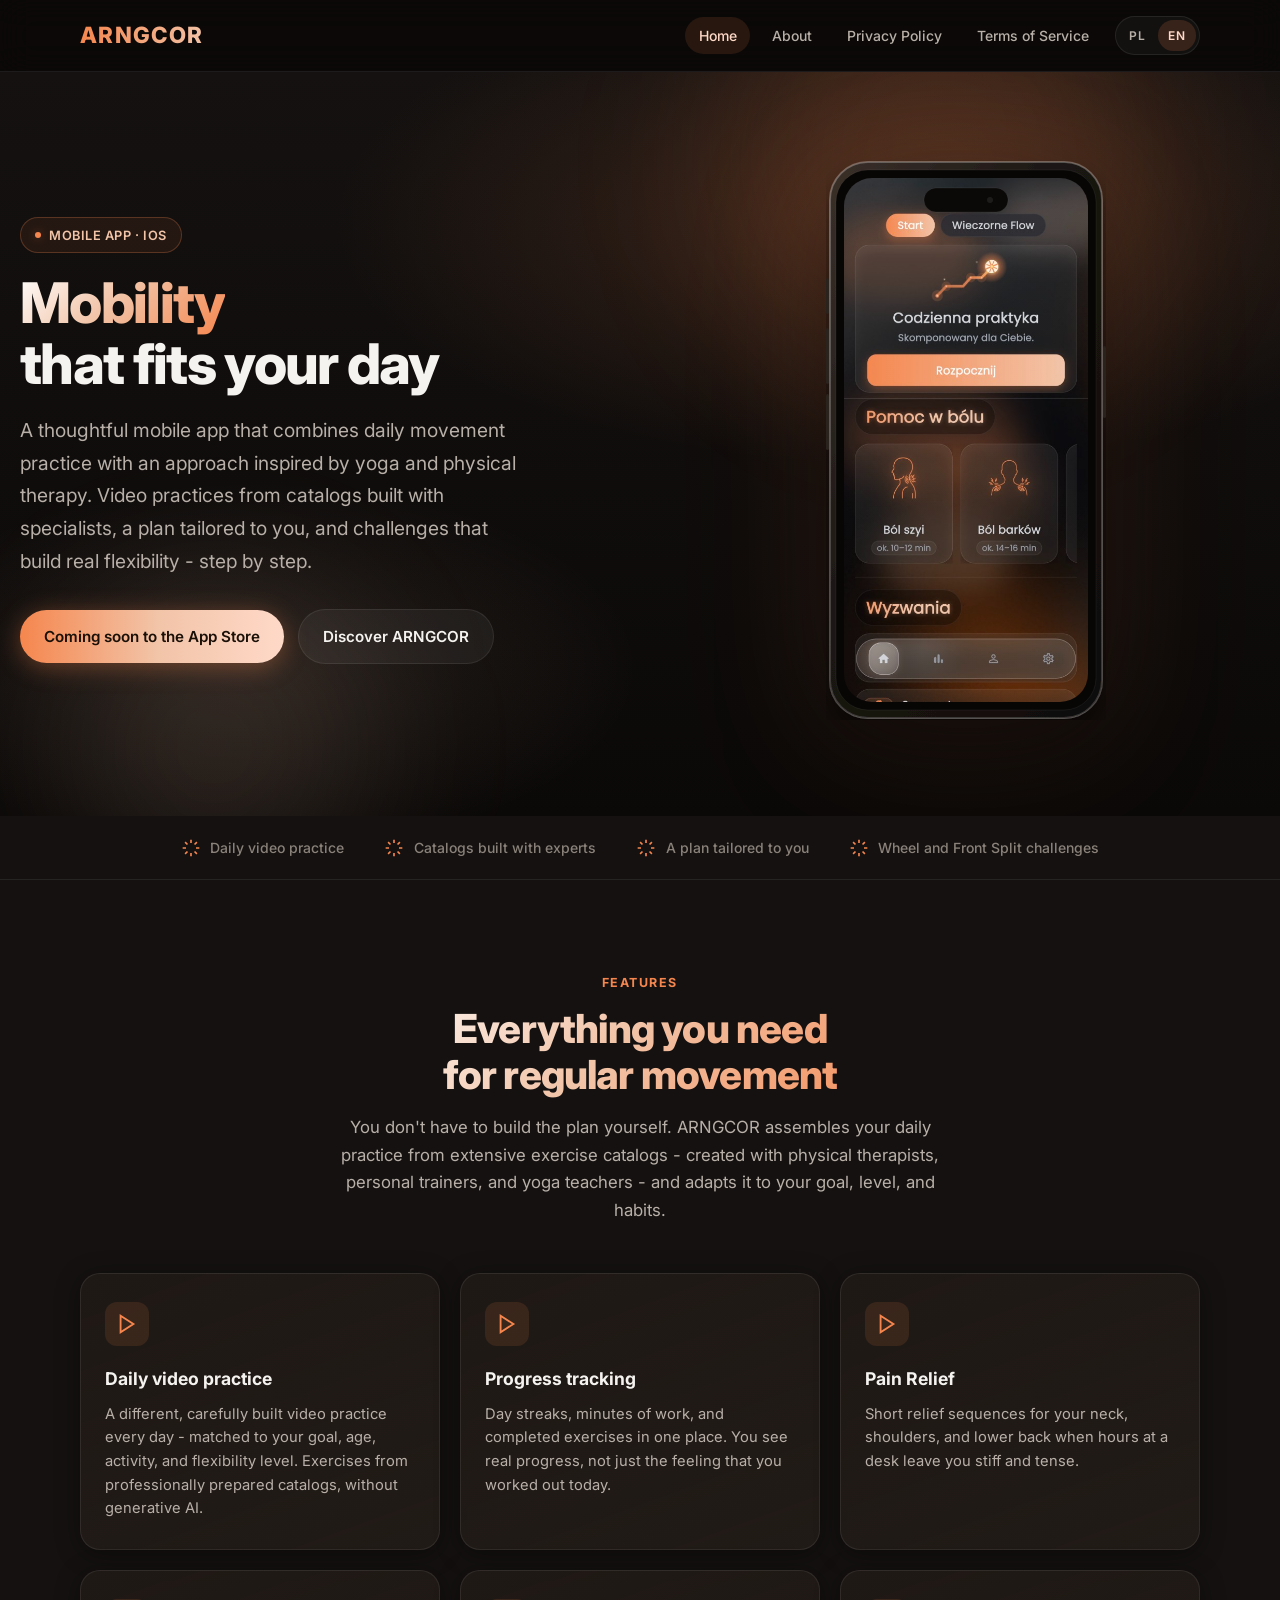
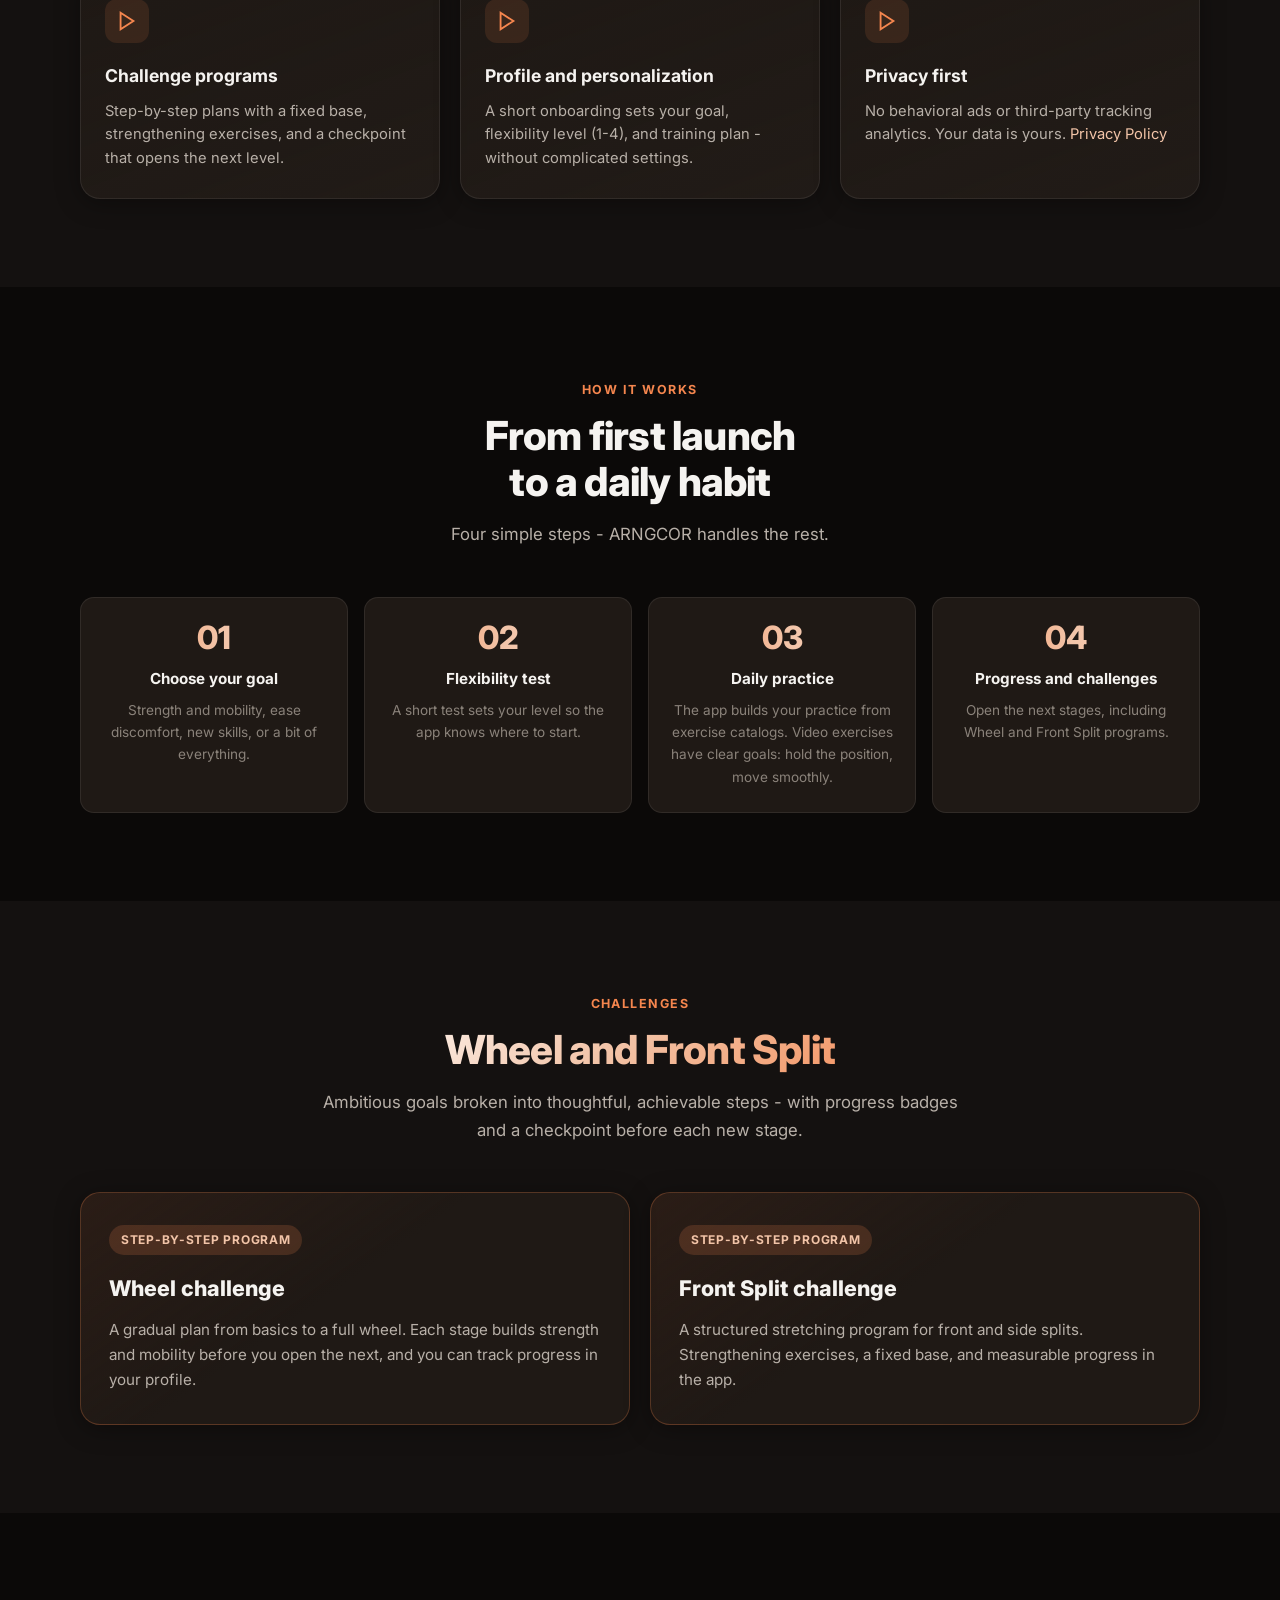
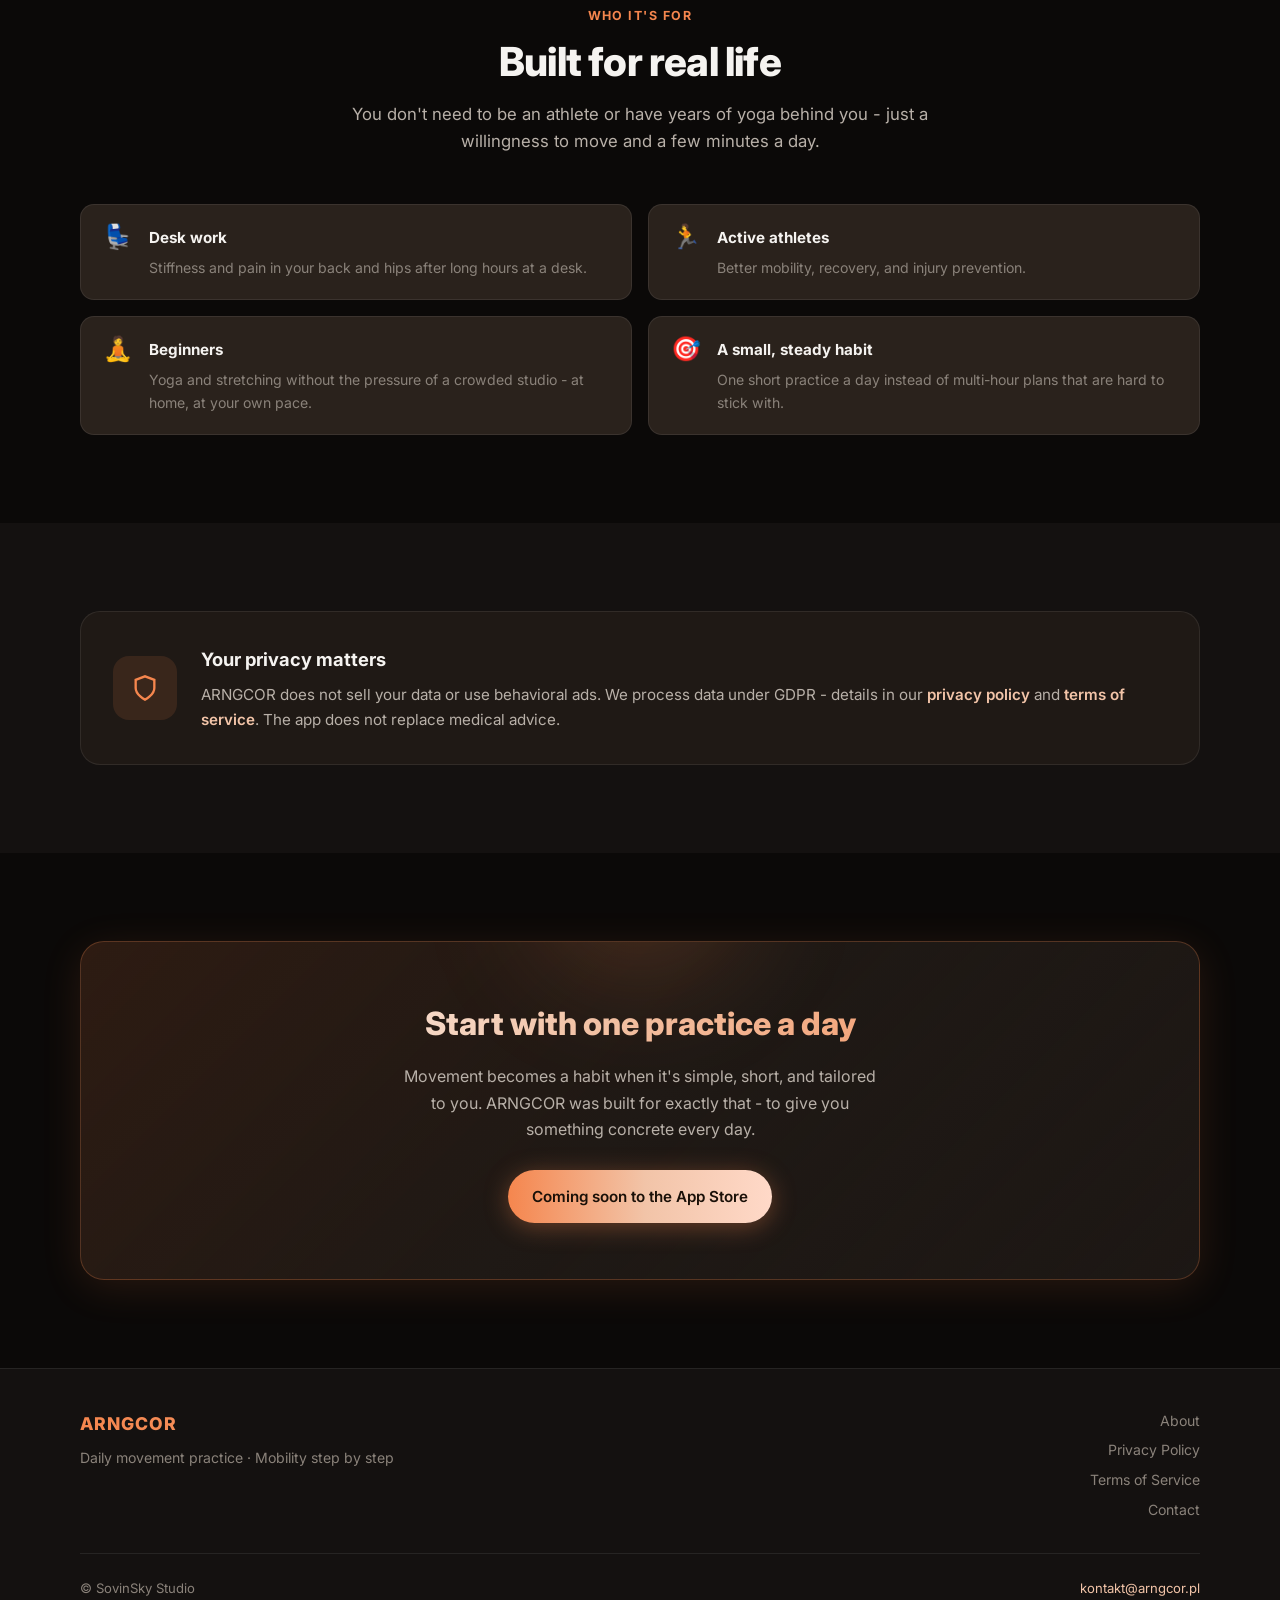
==== commit 2e1a407b: "kkkkkkk" ====
--- a/en/index.html
+++ b/en/index.html
@@ -48,27 +48,9 @@
           <a href="privacy-policy.html" class="nav-link">Privacy Policy</a>
           <a href="terms-of-service.html" class="nav-link">Terms of Service</a>
         </nav>
-        <div class="lang-dropdown">
-          <button
-            type="button"
-            class="lang-dropdown__trigger"
-            aria-haspopup="listbox"
-            aria-expanded="false"
-            aria-controls="lang-menu"
-            id="lang-trigger"
-          >
-            <span class="lang-dropdown__label">EN</span>
-            <svg class="lang-dropdown__chevron" width="12" height="12" viewBox="0 0 12 12" aria-hidden="true">
-              <path d="M2.5 4.5 6 8l3.5-3.5" fill="none" stroke="currentColor" stroke-width="1.5" stroke-linecap="round" stroke-linejoin="round"/>
-            </svg>
-          </button>
-          <ul class="lang-dropdown__menu" id="lang-menu" role="listbox" aria-label="Language" hidden>
-            
-            <li role="presentation">
-              <button type="button" role="option" data-lang="pl" class="lang-dropdown__option">PL</button>
-            </li>
-            
-          </ul>
+        <div class="lang-switch" role="group" aria-label="Language">
+          <button type="button" data-lang="pl" class="">PL</button>
+          <button type="button" data-lang="en" class="is-active">EN</button>
         </div>
       </div>
     </div>
--- a/css/site.css
+++ b/css/site.css
@@ -160,100 +160,43 @@
   flex-wrap: wrap;
 }
 
-.lang-dropdown {
-  position: relative;
-}
-
-.lang-dropdown__trigger {
+.lang-switch {
   display: inline-flex;
   align-items: center;
-  gap: 0.35rem;
+  gap: 0.15rem;
+  padding: 0.2rem;
+  border-radius: 999px;
+  border: 1px solid var(--border);
+  background: rgba(255, 255, 255, 0.04);
+}
+
+.lang-switch button {
   appearance: none;
   border: 0;
   background: transparent;
   color: var(--text-secondary);
   font: inherit;
-  font-size: 0.875rem;
-  font-weight: 500;
+  font-size: 0.75rem;
+  font-weight: 600;
   letter-spacing: 0.04em;
-  padding: 0.45rem 0.75rem;
+  padding: 0.35rem 0.65rem;
   border-radius: 999px;
   cursor: pointer;
   transition: color 0.2s, background 0.2s;
 }
 
-.lang-dropdown__trigger:hover,
-.lang-dropdown.is-open .lang-dropdown__trigger {
+.lang-switch button:hover {
   color: var(--text);
-  background: rgba(255, 255, 255, 0.06);
-}
-
-.lang-dropdown__trigger:focus-visible {
+}
+
+.lang-switch button.is-active {
+  color: var(--accent-peach);
+  background: rgba(245, 134, 78, 0.16);
+}
+
+.lang-switch button:focus-visible {
   outline: 2px solid var(--accent);
   outline-offset: 2px;
-}
-
-.lang-dropdown__chevron {
-  flex-shrink: 0;
-  opacity: 0.55;
-  transition: transform 0.2s var(--ease), opacity 0.2s;
-}
-
-.lang-dropdown__trigger:hover .lang-dropdown__chevron,
-.lang-dropdown.is-open .lang-dropdown__chevron {
-  opacity: 0.85;
-}
-
-.lang-dropdown.is-open .lang-dropdown__chevron {
-  transform: rotate(180deg);
-}
-
-.lang-dropdown__menu {
-  position: absolute;
-  top: calc(100% + 0.35rem);
-  right: 0;
-  min-width: 4.75rem;
-  margin: 0;
-  padding: 0.25rem;
-  list-style: none;
-  border-radius: var(--radius-sm);
-  border: 1px solid var(--border);
-  background: rgba(31, 25, 21, 0.96);
-  backdrop-filter: blur(12px);
-  box-shadow: var(--shadow-card);
-  z-index: 110;
-}
-
-.lang-dropdown__menu[hidden] {
-  display: none;
-}
-
-.lang-dropdown__option {
-  display: block;
-  width: 100%;
-  appearance: none;
-  border: 0;
-  background: transparent;
-  color: var(--text-secondary);
-  font: inherit;
-  font-size: 0.875rem;
-  font-weight: 500;
-  letter-spacing: 0.04em;
-  text-align: left;
-  padding: 0.45rem 0.85rem;
-  border-radius: calc(var(--radius-sm) - 4px);
-  cursor: pointer;
-  transition: color 0.2s, background 0.2s;
-}
-
-.lang-dropdown__option:hover {
-  color: var(--text);
-  background: rgba(255, 255, 255, 0.06);
-}
-
-.lang-dropdown__option:focus-visible {
-  outline: 2px solid var(--accent);
-  outline-offset: -2px;
 }
 
 /* ── Hero ── */
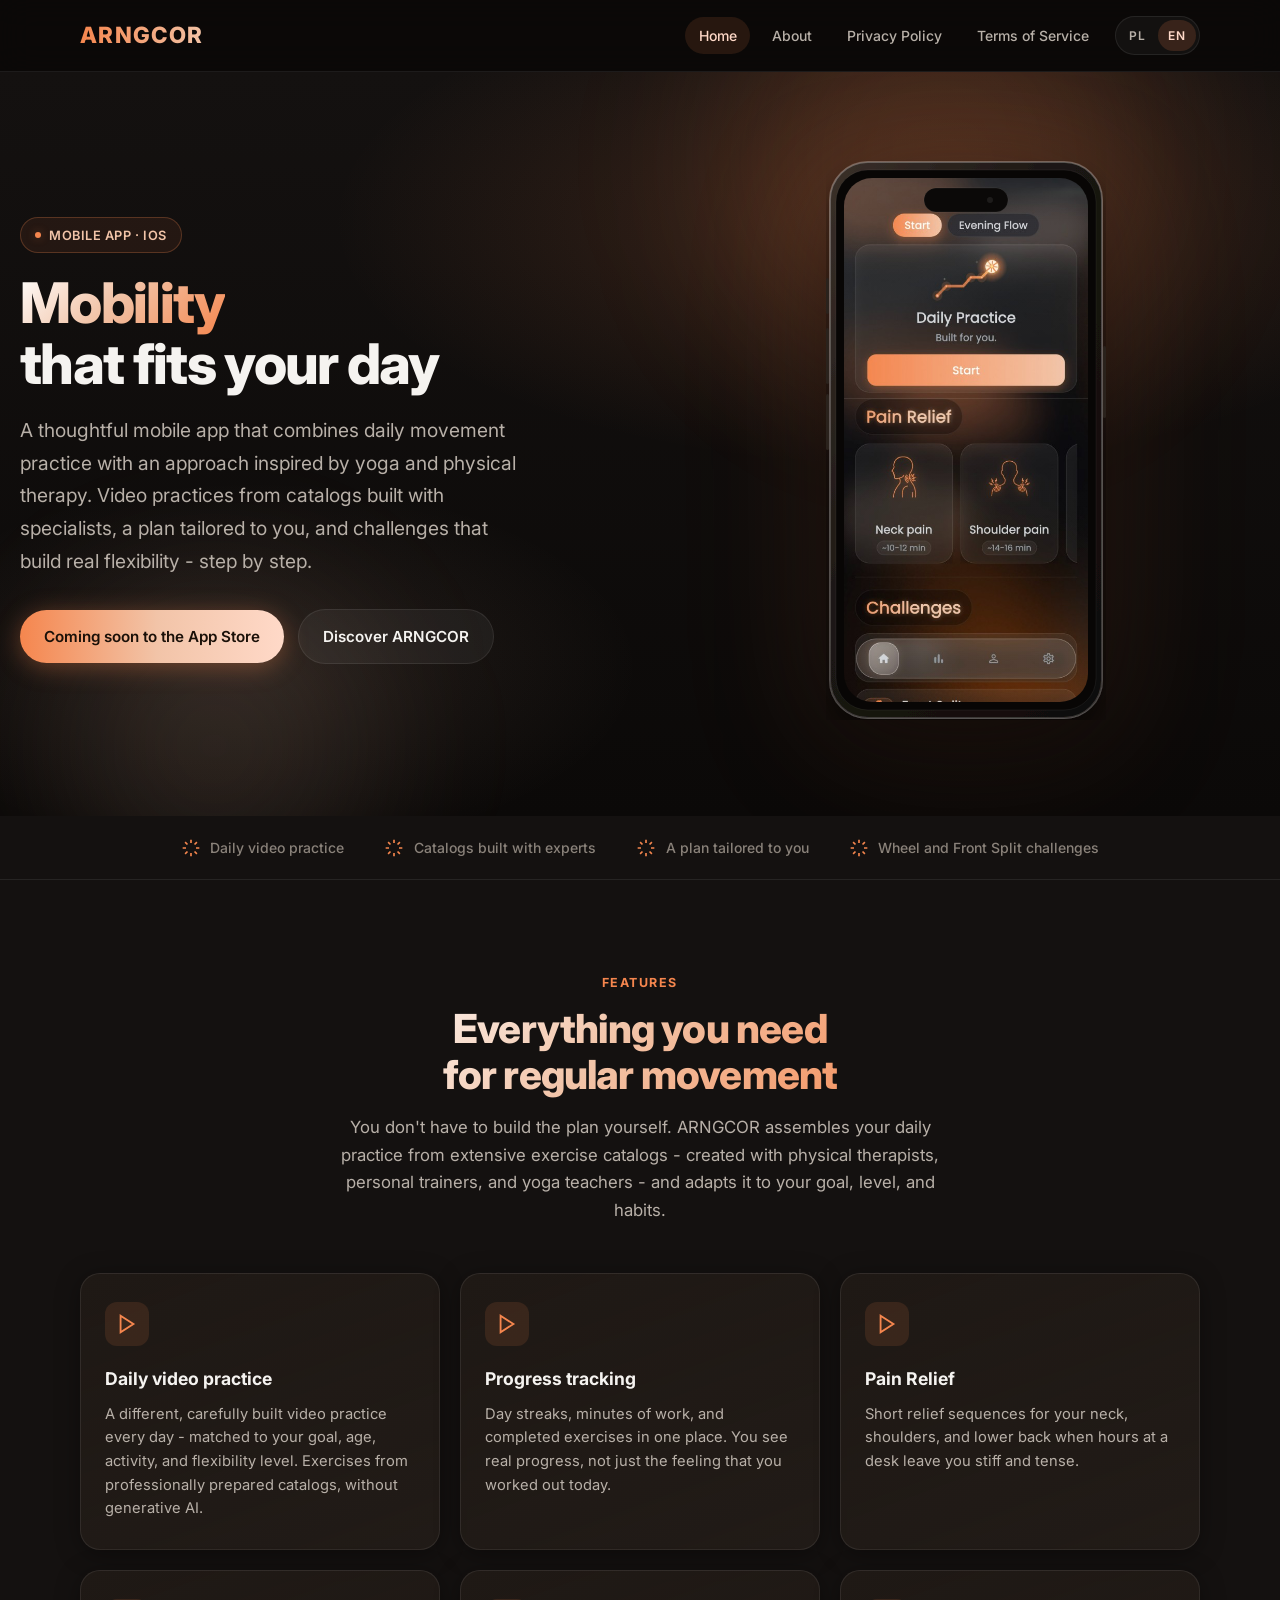
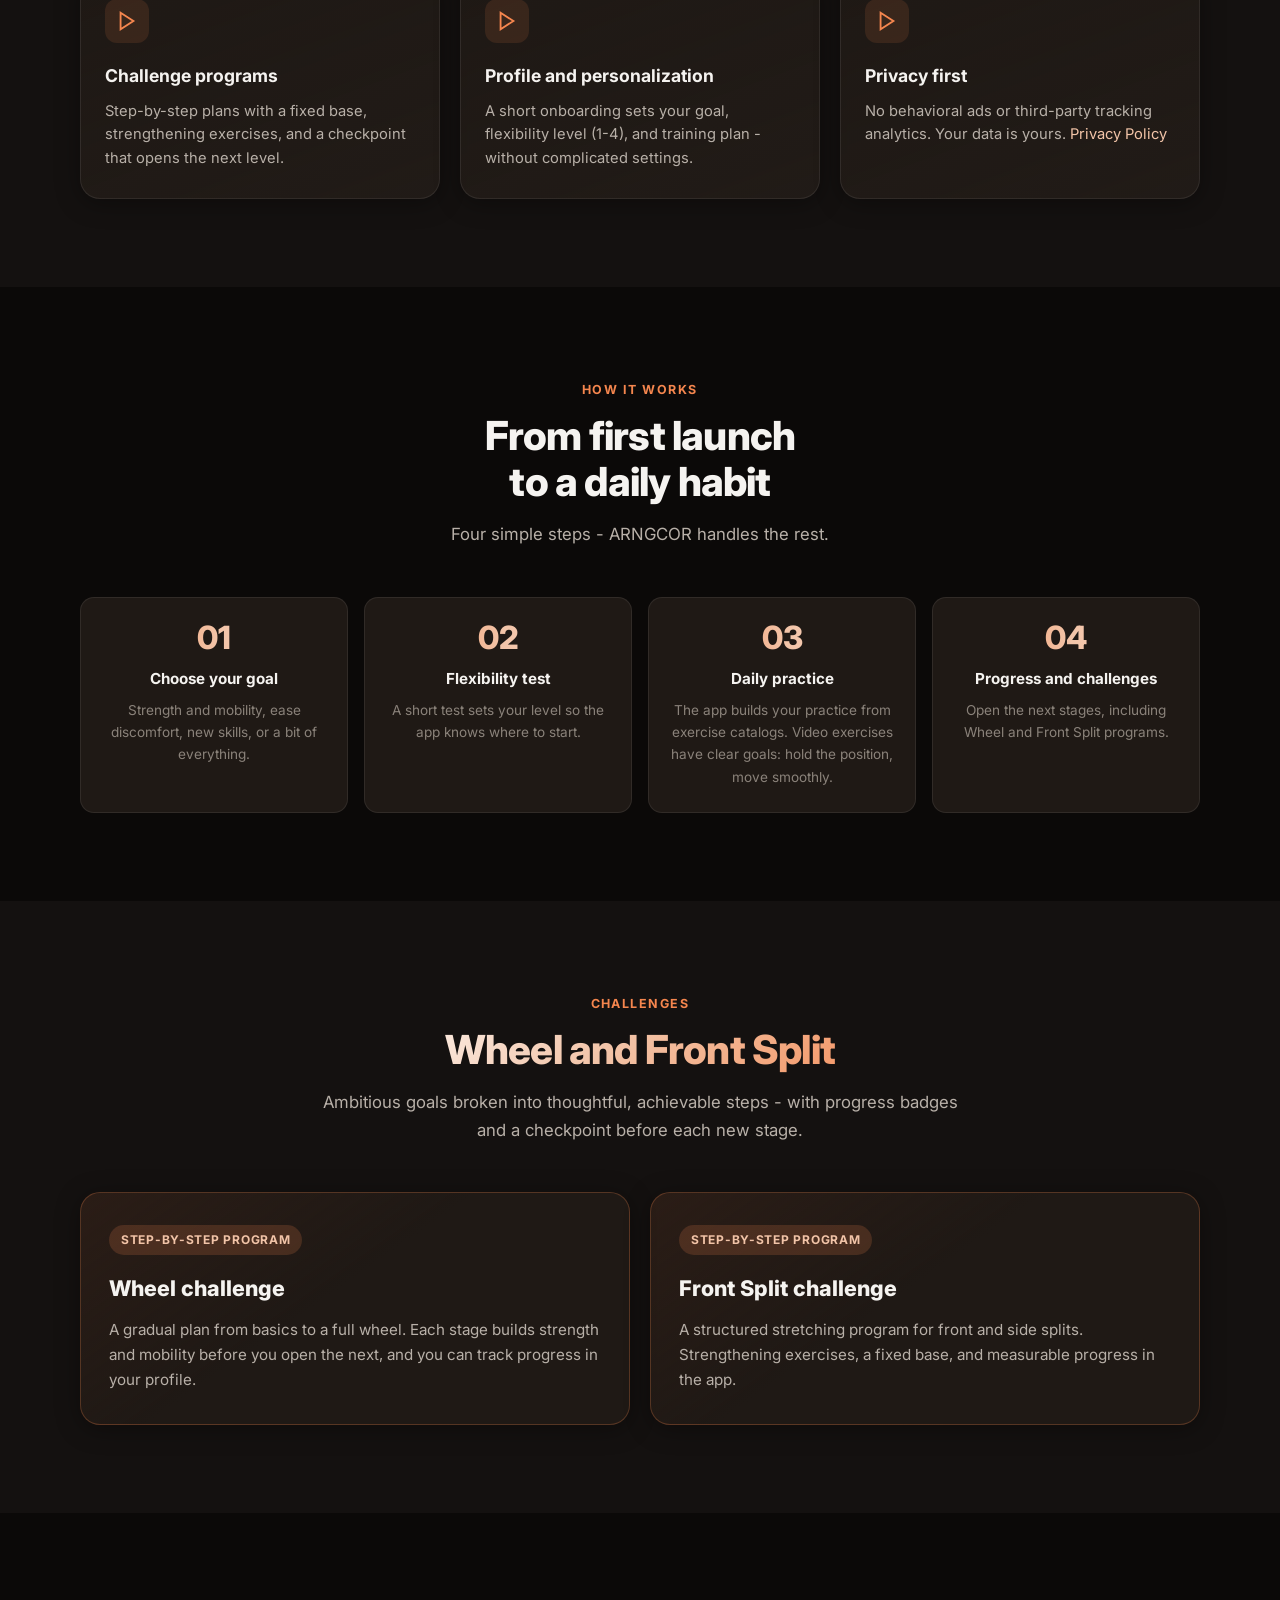
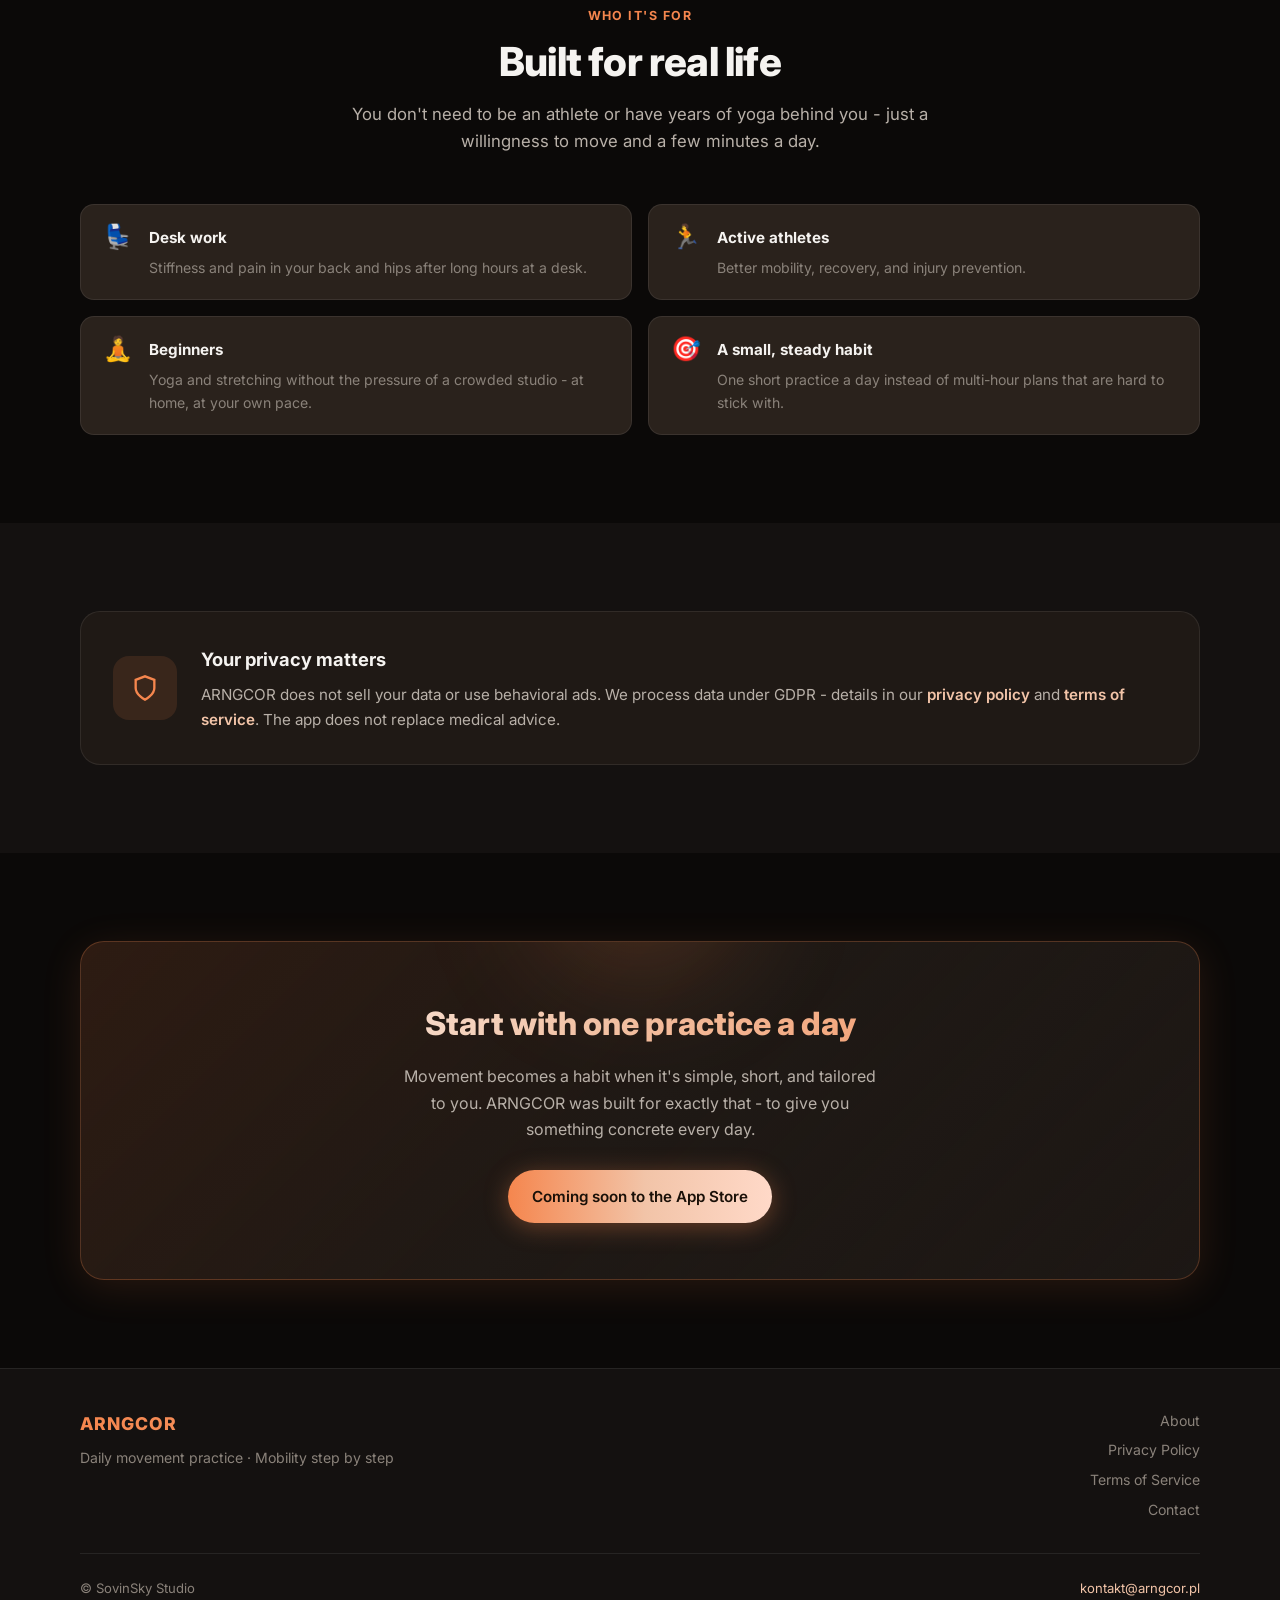
==== commit 2debef09: "hero" ====
--- a/en/index.html
+++ b/en/index.html
@@ -21,14 +21,14 @@
   <meta property="og:title" content="ARNGCOR - mobile app for mobility, stretching, and Wheel and Front Split challenges">
   <meta property="og:description" content="ARNGCOR is an iOS mobile app for daily movement practice, stretching, and mobility. Video practices, a plan tailored to you, and Wheel and Front Split challenges.">
   <meta property="og:url" content="https://arngcor.pl/en/">
-  <meta property="og:image" content="https://arngcor.pl/images/app-home.png">
+  <meta property="og:image" content="https://arngcor.pl/images/app-home-en.png">
   <meta property="og:image:width" content="499">
   <meta property="og:image:height" content="1024">
   <meta property="og:image:alt" content="ARNGCOR mobile app screen">
   <meta name="twitter:card" content="summary_large_image">
   <meta name="twitter:title" content="ARNGCOR - mobile app for mobility, stretching, and Wheel and Front Split challenges">
   <meta name="twitter:description" content="ARNGCOR is an iOS mobile app for daily movement practice, stretching, and mobility. Video practices, a plan tailored to you, and Wheel and Front Split challenges.">
-  <meta name="twitter:image" content="https://arngcor.pl/images/app-home.png">
+  <meta name="twitter:image" content="https://arngcor.pl/images/app-home-en.png">
   <link rel="preconnect" href="https://fonts.googleapis.com">
   <link rel="preconnect" href="https://fonts.gstatic.com" crossorigin>
   <link href="https://fonts.googleapis.com/css2?family=Inter:wght@400;500;600;700;800&display=swap" rel="stylesheet">
@@ -102,7 +102,7 @@
           <rect x="0" y="234" width="3" height="56" rx="1.5" fill="#2a221c"/>
           <rect x="277" y="186" width="3" height="72" rx="1.5" fill="#2a221c"/>
           <rect x="10" y="10" width="260" height="540" rx="32" fill="#080605"/>
-          <image href="/images/app-home.png" xlink:href="/images/app-home.png" x="18" y="18" width="244" height="524" clip-path="url(#phoneScreenClip)" preserveAspectRatio="xMidYMid slice"/>
+          <image href="/images/app-home-en.png" xlink:href="/images/app-home-en.png" x="18" y="18" width="244" height="524" clip-path="url(#phoneScreenClip)" preserveAspectRatio="xMidYMid slice"/>
           <rect x="18" y="18" width="244" height="524" rx="28" fill="url(#phoneEdgeGrad)" opacity="0.08" pointer-events="none"/>
           <rect x="98" y="28" width="84" height="24" rx="12" fill="#0b0908" stroke="rgba(255,255,255,0.06)" stroke-width="1"/>
           <circle cx="164" cy="40" r="3" fill="rgba(255,255,255,0.08)"/>
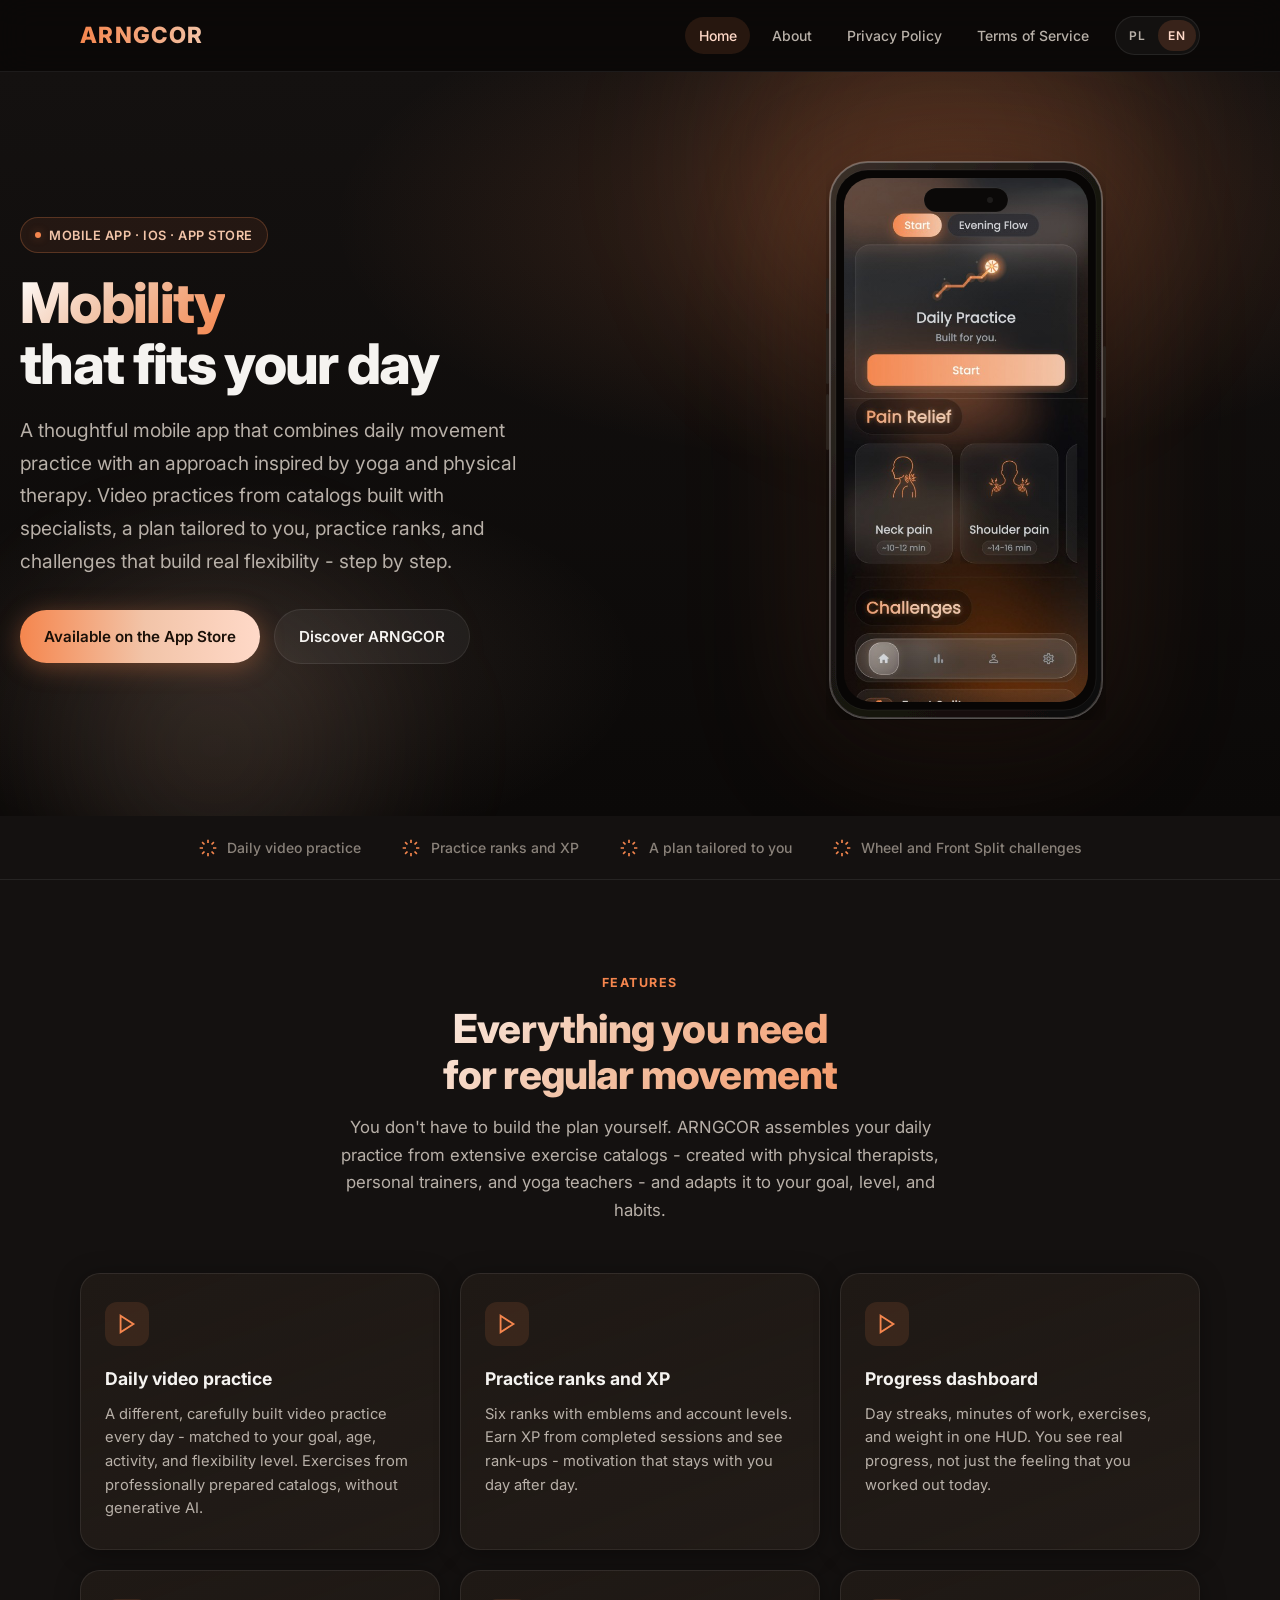
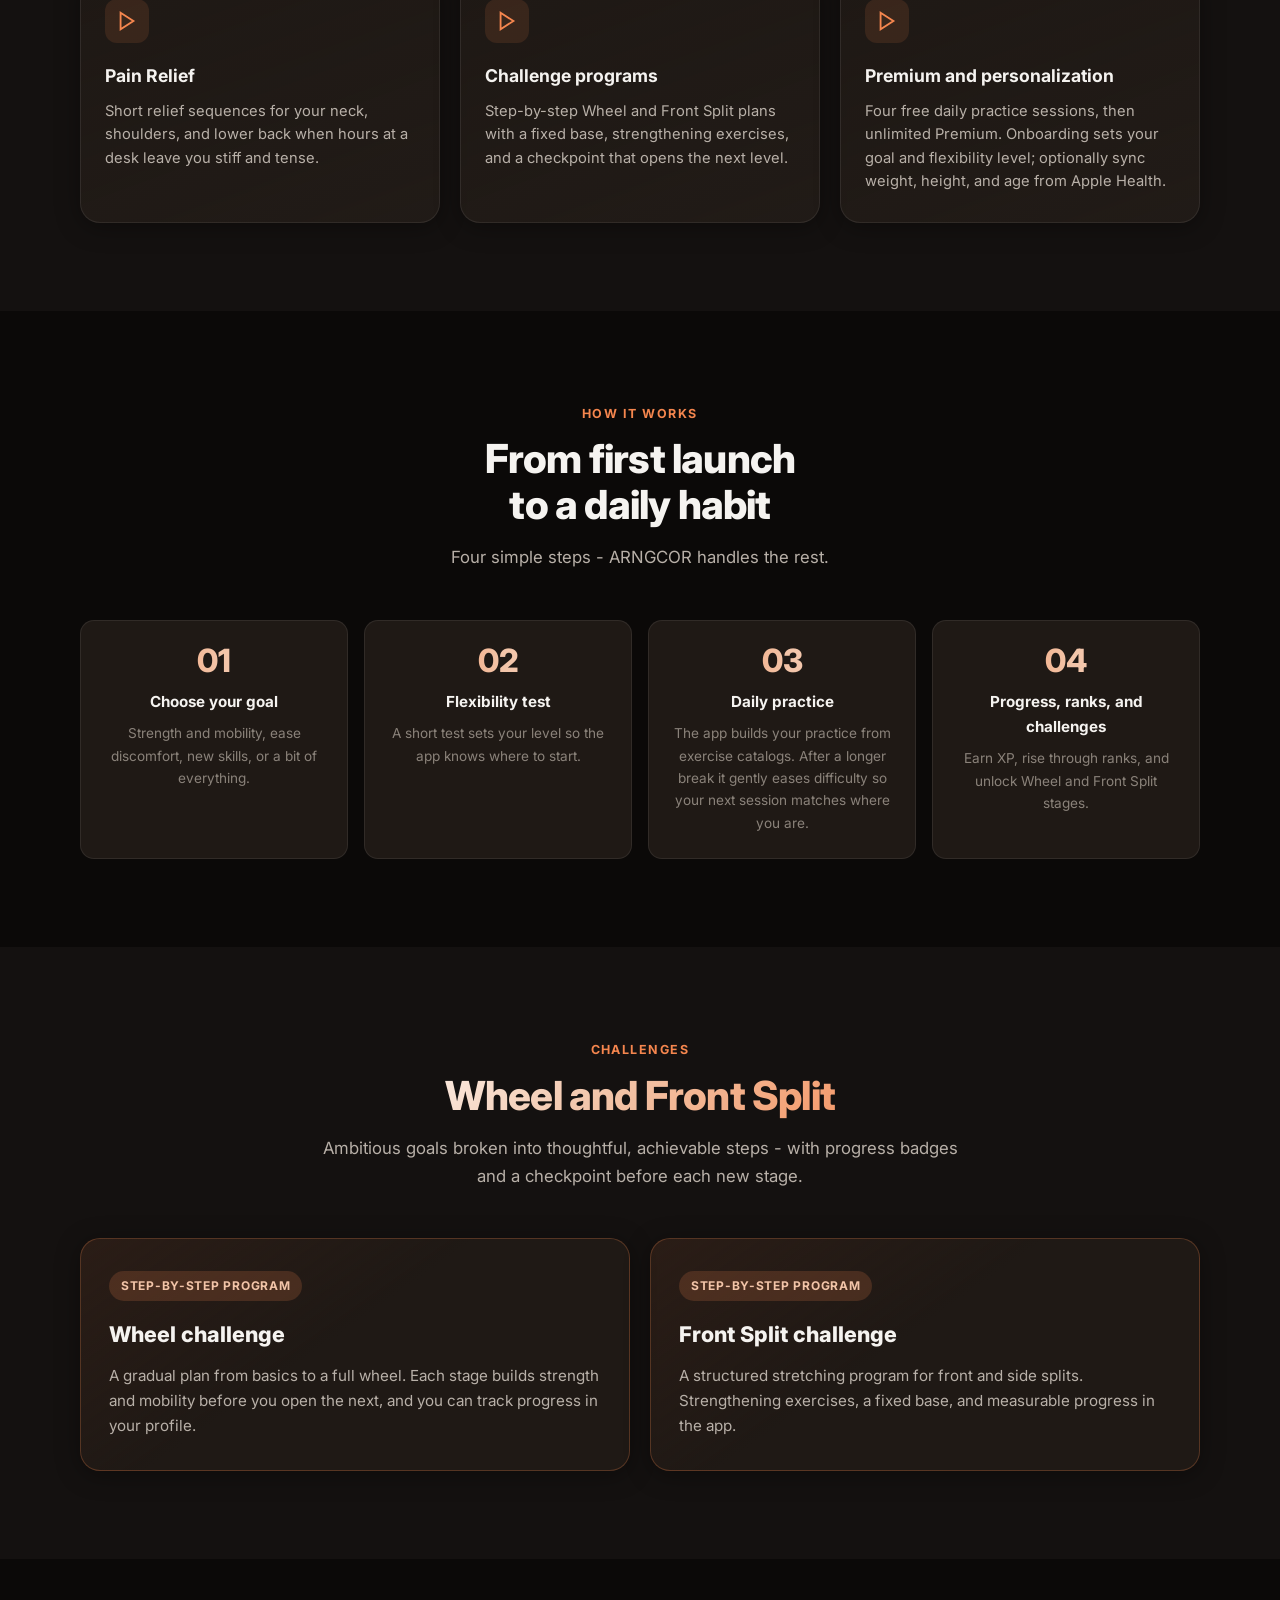
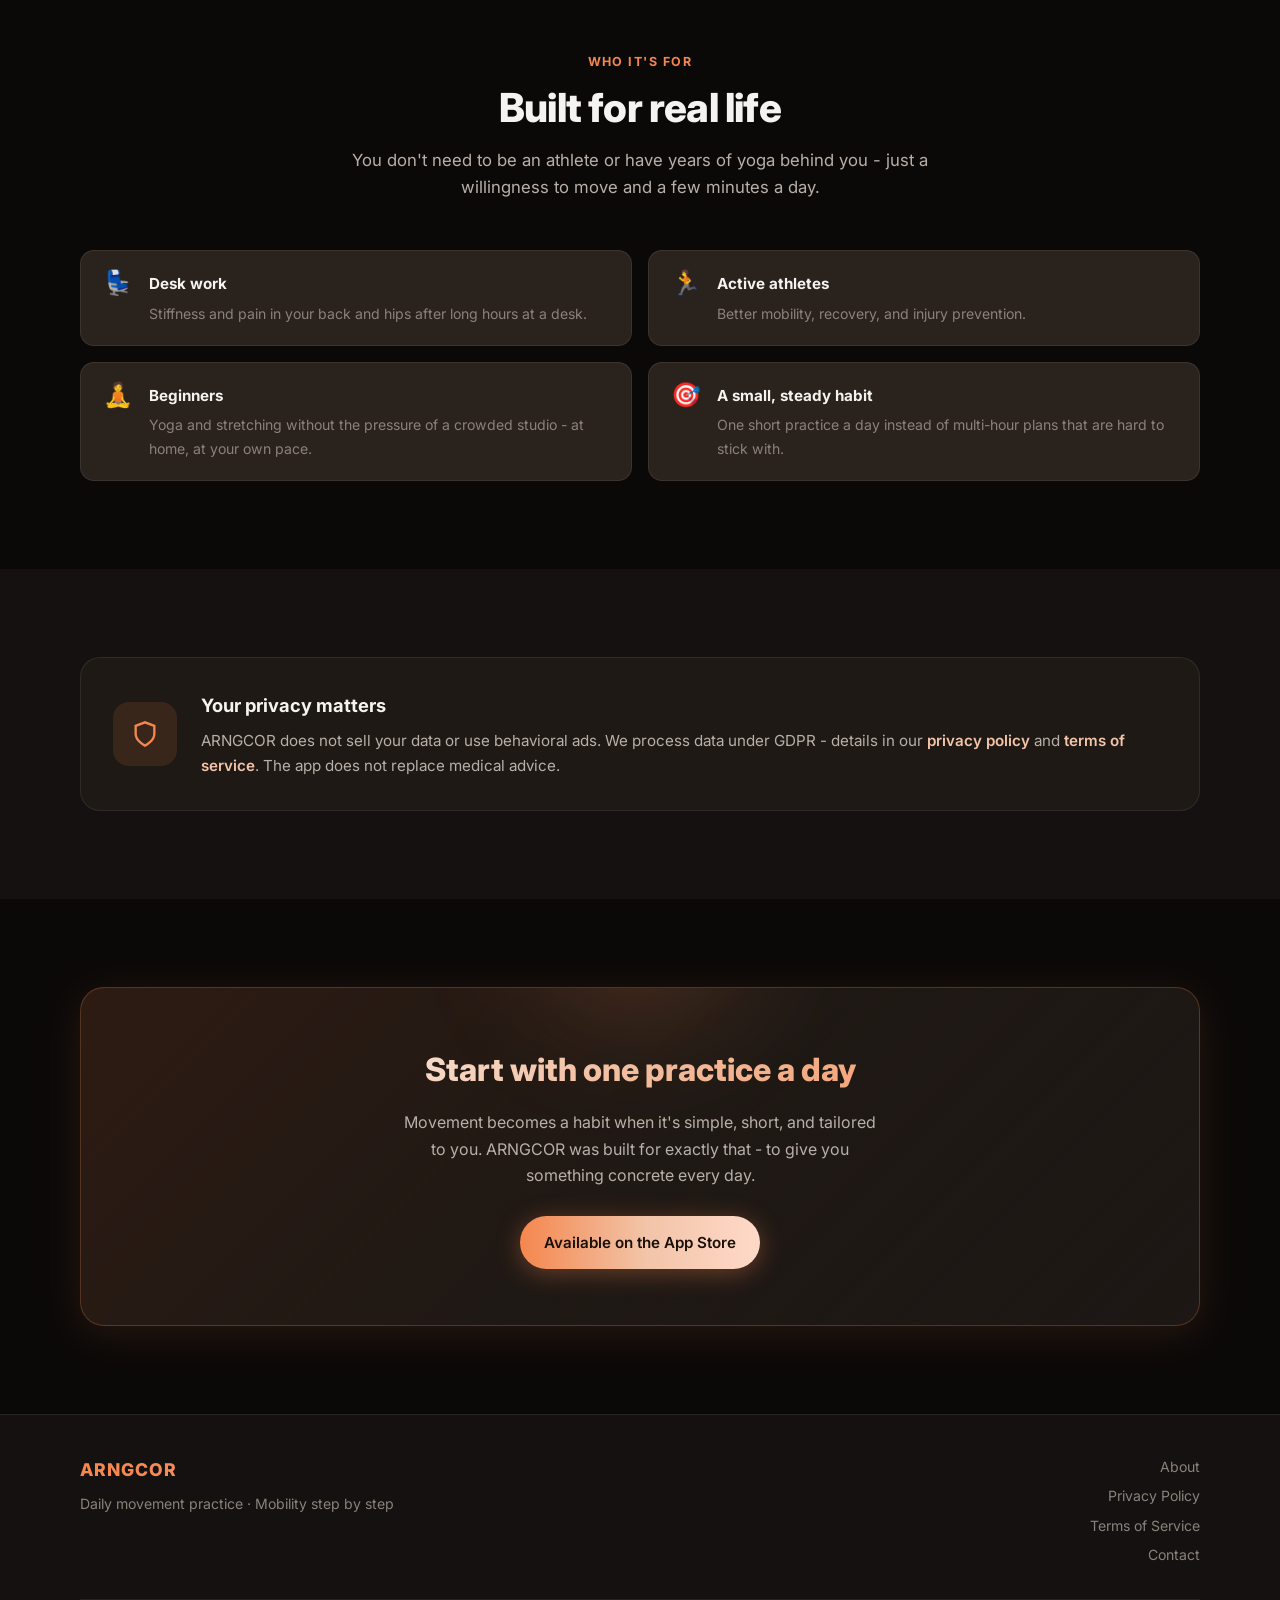
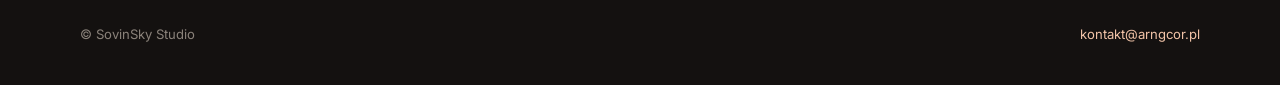
==== commit 0d7e1784: "Launch 2.0: status live, rangi/XP w copy oraz dokumenty 2026-10-13. CTA App Store jako live z pustym" ====
--- a/en/index.html
+++ b/en/index.html
@@ -4,7 +4,7 @@
   <meta charset="utf-8">
   <meta name="viewport" content="width=device-width, initial-scale=1">
   <title>ARNGCOR - mobile app for mobility, stretching, and Wheel and Front Split challenges</title>
-  <meta name="description" content="ARNGCOR is an iOS mobile app for daily movement practice, stretching, and mobility. Video practices, a plan tailored to you, and Wheel and Front Split challenges.">
+  <meta name="description" content="ARNGCOR is an iOS mobile app for daily movement practice. Video practices, practice ranks and XP, a progress dashboard, and Wheel and Front Split challenges.">
   <meta name="keywords" content="ARNGCOR, mobility app, stretching, yoga, wheel challenge, front split challenge, iOS app, SovinSky Studio">
   <meta name="author" content="SovinSky Studio">
   <meta name="robots" content="index, follow, max-image-preview:large, max-snippet:-1, max-video-preview:-1">
@@ -13,13 +13,14 @@
   <link rel="alternate" hreflang="pl" href="https://arngcor.pl/">
   <link rel="alternate" hreflang="en" href="https://arngcor.pl/en/">
   <link rel="alternate" hreflang="x-default" href="https://arngcor.pl/en/">
-  <link rel="icon" href="/images/app-home.png" type="image/png">
-  <link rel="apple-touch-icon" href="/images/app-home.png">
+  <link rel="icon" href="/images/favicon-32x32.png" sizes="32x32" type="image/png">
+  <link rel="apple-touch-icon" href="/images/apple-touch-icon.png">
+  <link rel="manifest" href="/site.webmanifest">
   <meta property="og:type" content="website">
   <meta property="og:site_name" content="ARNGCOR">
   <meta property="og:locale" content="en_US">
   <meta property="og:title" content="ARNGCOR - mobile app for mobility, stretching, and Wheel and Front Split challenges">
-  <meta property="og:description" content="ARNGCOR is an iOS mobile app for daily movement practice, stretching, and mobility. Video practices, a plan tailored to you, and Wheel and Front Split challenges.">
+  <meta property="og:description" content="ARNGCOR is an iOS mobile app for daily movement practice. Video practices, practice ranks and XP, a progress dashboard, and Wheel and Front Split challenges.">
   <meta property="og:url" content="https://arngcor.pl/en/">
   <meta property="og:image" content="https://arngcor.pl/images/app-home-en.png">
   <meta property="og:image:width" content="499">
@@ -27,12 +28,12 @@
   <meta property="og:image:alt" content="ARNGCOR mobile app screen">
   <meta name="twitter:card" content="summary_large_image">
   <meta name="twitter:title" content="ARNGCOR - mobile app for mobility, stretching, and Wheel and Front Split challenges">
-  <meta name="twitter:description" content="ARNGCOR is an iOS mobile app for daily movement practice, stretching, and mobility. Video practices, a plan tailored to you, and Wheel and Front Split challenges.">
+  <meta name="twitter:description" content="ARNGCOR is an iOS mobile app for daily movement practice. Video practices, practice ranks and XP, a progress dashboard, and Wheel and Front Split challenges.">
   <meta name="twitter:image" content="https://arngcor.pl/images/app-home-en.png">
   <link rel="preconnect" href="https://fonts.googleapis.com">
   <link rel="preconnect" href="https://fonts.gstatic.com" crossorigin>
   <link href="https://fonts.googleapis.com/css2?family=Inter:wght@400;500;600;700;800&display=swap" rel="stylesheet">
-  <script type="application/ld+json">{"@context":"https://schema.org","@graph":[{"@type":"Organization","@id":"https://arngcor.pl/#organization","name":"SovinSky Studio","url":"https://arngcor.pl","email":"kontakt@arngcor.pl","logo":"https://arngcor.pl/images/app-home.png"},{"@type":"WebSite","@id":"https://arngcor.pl/#website","url":"https://arngcor.pl","name":"ARNGCOR","description":"ARNGCOR mobile app for daily movement practice, stretching, and mobility. Wheel and Front Split challenges, video practices, and a plan tailored to you.","inLanguage":"en-US","publisher":{"@id":"https://arngcor.pl/#organization"}},{"@type":"SoftwareApplication","@id":"https://arngcor.pl/#app","name":"ARNGCOR","applicationCategory":"HealthApplication","operatingSystem":"iOS","description":"ARNGCOR mobile app for daily movement practice, stretching, and mobility. Wheel and Front Split challenges, video practices, and a plan tailored to you.","url":"https://arngcor.pl","image":"https://arngcor.pl/images/app-home.png","offers":{"@type":"Offer","price":"0","priceCurrency":"PLN","availability":"https://schema.org/PreOrder"},"publisher":{"@id":"https://arngcor.pl/#organization"}}]}</script>
+  <script type="application/ld+json">{"@context":"https://schema.org","@graph":[{"@type":"Organization","@id":"https://arngcor.pl/#organization","name":"SovinSky Studio","url":"https://arngcor.pl","email":"kontakt@arngcor.pl","logo":"https://arngcor.pl/images/icon-512.png"},{"@type":"WebSite","@id":"https://arngcor.pl/#website","url":"https://arngcor.pl","name":"ARNGCOR","description":"ARNGCOR mobile app for daily movement practice, stretching, and mobility. Practice ranks, Wheel and Front Split challenges, video practices, and a plan tailored to you.","inLanguage":"en-US","publisher":{"@id":"https://arngcor.pl/#organization"}},{"@type":"SoftwareApplication","@id":"https://arngcor.pl/#app","name":"ARNGCOR","applicationCategory":"HealthApplication","operatingSystem":"iOS","description":"ARNGCOR mobile app for daily movement practice, stretching, and mobility. Practice ranks, Wheel and Front Split challenges, video practices, and a plan tailored to you.","url":"https://arngcor.pl","image":"https://arngcor.pl/images/app-home-en.png","offers":{"@type":"Offer","price":"0","priceCurrency":"PLN","availability":"https://schema.org/InStock"},"publisher":{"@id":"https://arngcor.pl/#organization"}}]}</script>
 
   <link rel="stylesheet" href="/css/site.css">
   <script src="/js/i18n.js"></script>
@@ -64,14 +65,16 @@
       <div class="hero-copy reveal">
         <div class="hero-eyebrow">
           <span class="hero-eyebrow-dot" aria-hidden="true"></span>
-          Mobile app · iOS
+          Mobile app · iOS · App Store
         </div>
         <h1 class="hero-title">
           <span class="text-gradient">Mobility</span><br>that fits your day
         </h1>
-        <p class="hero-lead">A thoughtful mobile app that combines daily movement practice with an approach inspired by yoga and physical therapy. Video practices from catalogs built with specialists, a plan tailored to you, and challenges that build real flexibility - step by step.</p>
+        <p class="hero-lead">A thoughtful mobile app that combines daily movement practice with an approach inspired by yoga and physical therapy. Video practices from catalogs built with specialists, a plan tailored to you, practice ranks, and challenges that build real flexibility - step by step.</p>
         <div class="hero-actions">
-          <span class="btn btn-primary">Coming soon to the App Store</span>
+          
+          <span class="btn btn-primary">Available on the App Store</span>
+          
           <a href="about.html" class="btn btn-ghost">Discover ARNGCOR</a>
         </div>
       </div>
@@ -122,7 +125,7 @@
       
       <div class="trust-item">
         <svg class="trust-icon" viewBox="0 0 24 24" fill="none" stroke="currentColor" stroke-width="2"><path d="M12 2v4M12 18v4M4.93 4.93l2.83 2.83M16.24 16.24l2.83 2.83M2 12h4M18 12h4M4.93 19.07l2.83-2.83M16.24 7.76l2.83-2.83"/></svg>
-        Catalogs built with experts
+        Practice ranks and XP
       </div>
       
       <div class="trust-item">
@@ -159,11 +162,19 @@
           <div class="feature-icon">
             <svg width="22" height="22" viewBox="0 0 24 24" fill="none" stroke="currentColor" stroke-width="2"><polygon points="5 3 19 12 5 21 5 3"/></svg>
           </div>
-          <h3>Progress tracking</h3>
-          <p>Day streaks, minutes of work, and completed exercises in one place. You see real progress, not just the feeling that you worked out today.</p>
+          <h3>Practice ranks and XP</h3>
+          <p>Six ranks with emblems and account levels. Earn XP from completed sessions and see rank-ups - motivation that stays with you day after day.</p>
         </article>
         
         <article class="feature-card reveal reveal-delay-3">
+          <div class="feature-icon">
+            <svg width="22" height="22" viewBox="0 0 24 24" fill="none" stroke="currentColor" stroke-width="2"><polygon points="5 3 19 12 5 21 5 3"/></svg>
+          </div>
+          <h3>Progress dashboard</h3>
+          <p>Day streaks, minutes of work, exercises, and weight in one HUD. You see real progress, not just the feeling that you worked out today.</p>
+        </article>
+        
+        <article class="feature-card reveal reveal-delay-4">
           <div class="feature-icon">
             <svg width="22" height="22" viewBox="0 0 24 24" fill="none" stroke="currentColor" stroke-width="2"><polygon points="5 3 19 12 5 21 5 3"/></svg>
           </div>
@@ -171,28 +182,20 @@
           <p>Short relief sequences for your neck, shoulders, and lower back when hours at a desk leave you stiff and tense.</p>
         </article>
         
-        <article class="feature-card reveal reveal-delay-4">
+        <article class="feature-card reveal reveal-delay-5">
           <div class="feature-icon">
             <svg width="22" height="22" viewBox="0 0 24 24" fill="none" stroke="currentColor" stroke-width="2"><polygon points="5 3 19 12 5 21 5 3"/></svg>
           </div>
           <h3>Challenge programs</h3>
-          <p>Step-by-step plans with a fixed base, strengthening exercises, and a checkpoint that opens the next level.</p>
-        </article>
-        
-        <article class="feature-card reveal reveal-delay-5">
-          <div class="feature-icon">
-            <svg width="22" height="22" viewBox="0 0 24 24" fill="none" stroke="currentColor" stroke-width="2"><polygon points="5 3 19 12 5 21 5 3"/></svg>
-          </div>
-          <h3>Profile and personalization</h3>
-          <p>A short onboarding sets your goal, flexibility level (1-4), and training plan - without complicated settings.</p>
+          <p>Step-by-step Wheel and Front Split plans with a fixed base, strengthening exercises, and a checkpoint that opens the next level.</p>
         </article>
         
         <article class="feature-card reveal reveal-delay-6">
           <div class="feature-icon">
             <svg width="22" height="22" viewBox="0 0 24 24" fill="none" stroke="currentColor" stroke-width="2"><polygon points="5 3 19 12 5 21 5 3"/></svg>
           </div>
-          <h3>Privacy first</h3>
-          <p>No behavioral ads or third-party tracking analytics. Your data is yours. <a href="privacy-policy.html">Privacy Policy</a></p>
+          <h3>Premium and personalization</h3>
+          <p>Four free daily practice sessions, then unlimited Premium. Onboarding sets your goal and flexibility level; optionally sync weight, height, and age from Apple Health.</p>
         </article>
         
       </div>
@@ -220,12 +223,12 @@
         
         <article class="step-card reveal reveal-delay-3">
           <h3>Daily practice</h3>
-          <p>The app builds your practice from exercise catalogs. Video exercises have clear goals: hold the position, move smoothly.</p>
+          <p>The app builds your practice from exercise catalogs. After a longer break it gently eases difficulty so your next session matches where you are.</p>
         </article>
         
         <article class="step-card reveal reveal-delay-4">
-          <h3>Progress and challenges</h3>
-          <p>Open the next stages, including Wheel and Front Split programs.</p>
+          <h3>Progress, ranks, and challenges</h3>
+          <p>Earn XP, rise through ranks, and unlock Wheel and Front Split stages.</p>
         </article>
         
       </div>
@@ -319,7 +322,9 @@
         <div class="cta-banner-glow" aria-hidden="true"></div>
         <h2 class="text-gradient">Start with one practice a day</h2>
         <p>Movement becomes a habit when it's simple, short, and tailored to you. ARNGCOR was built for exactly that - to give you something concrete every day.</p>
-        <span class="btn btn-primary">Coming soon to the App Store</span>
+        
+        <span class="btn btn-primary">Available on the App Store</span>
+        
       </div>
     </div>
   </section>
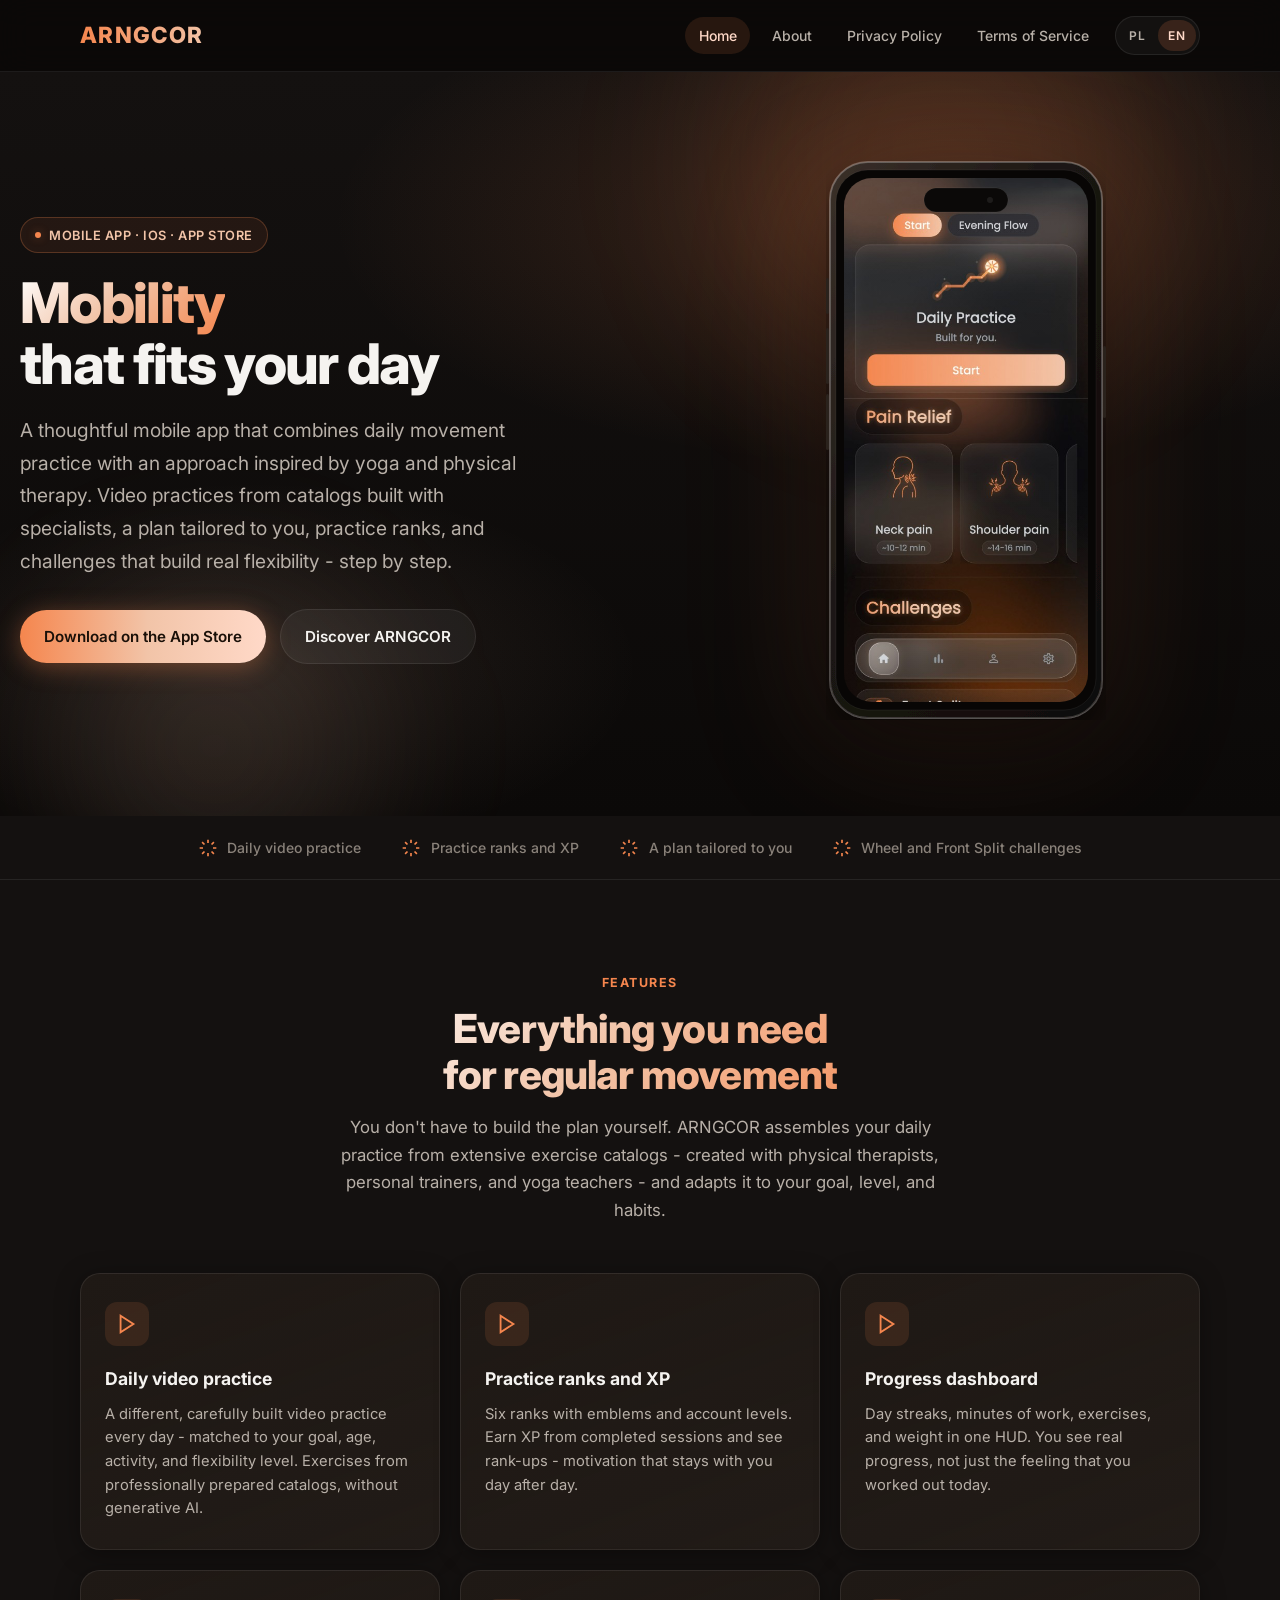
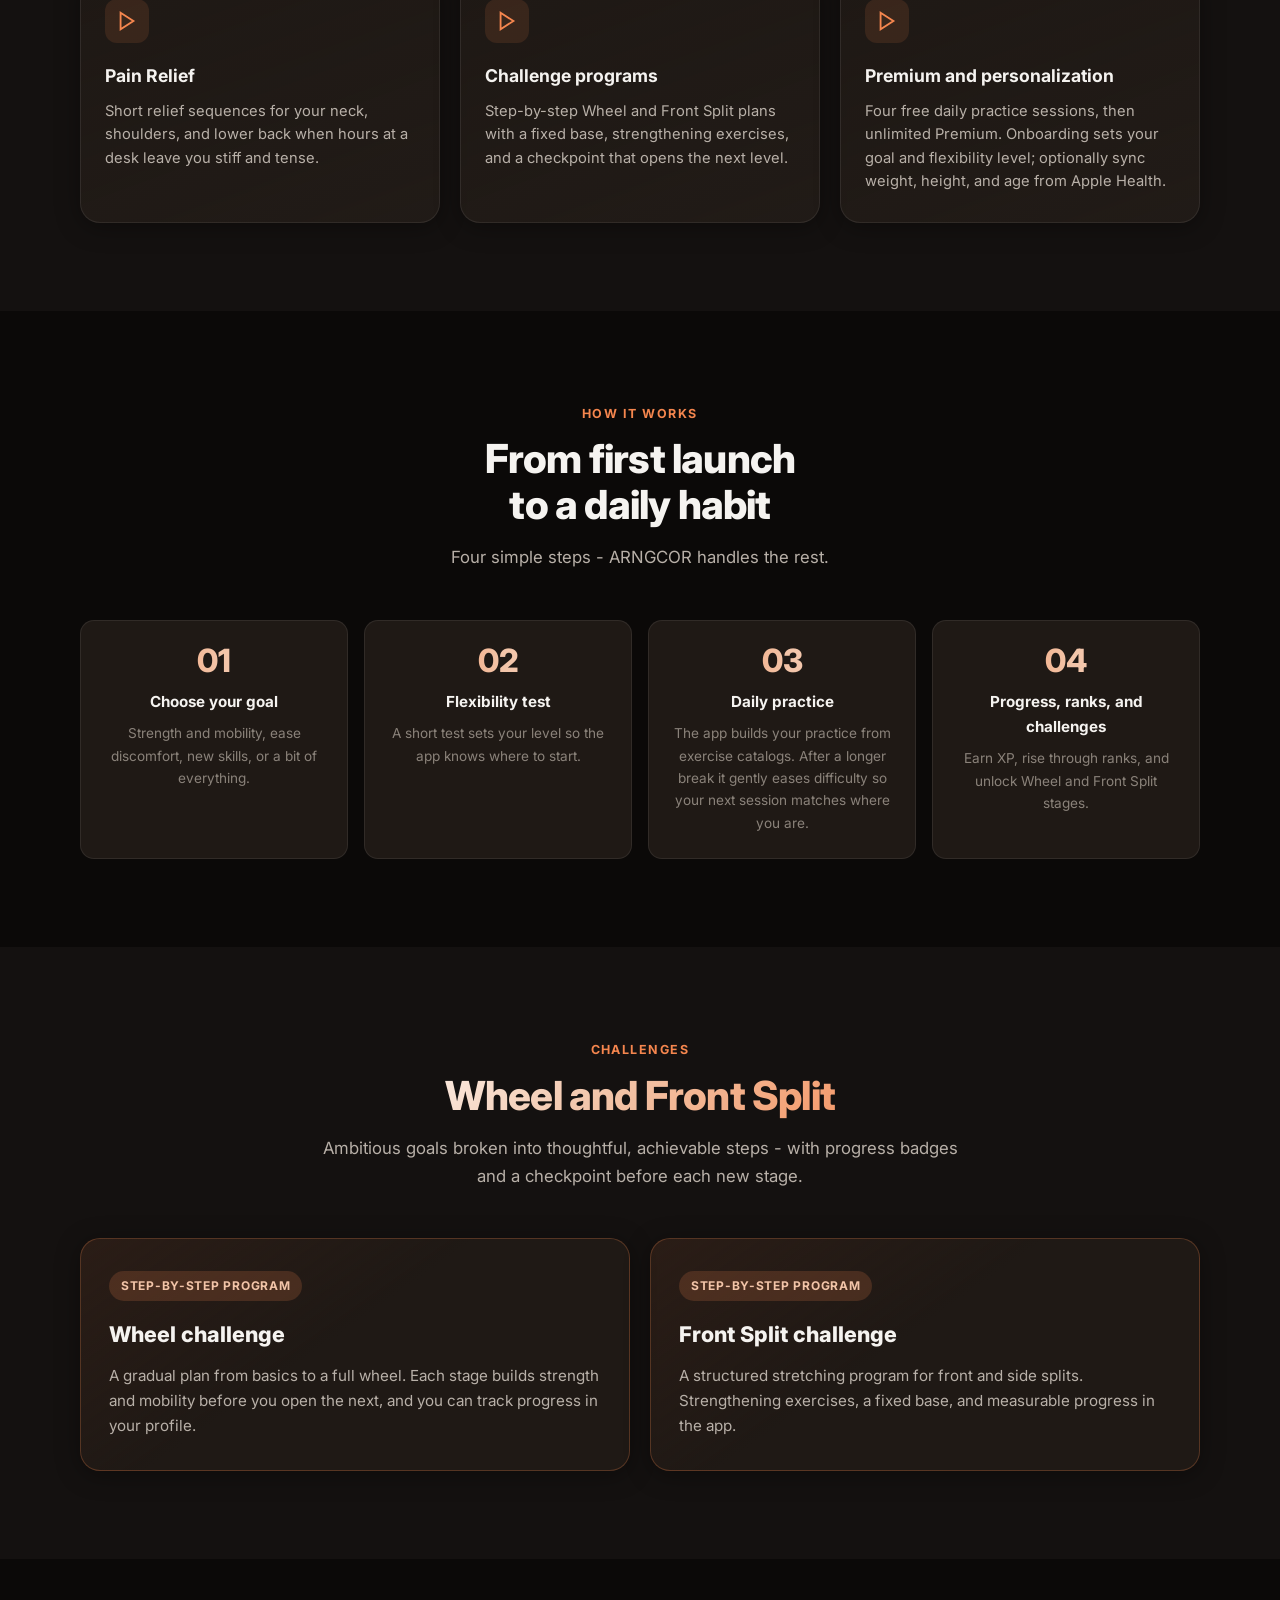
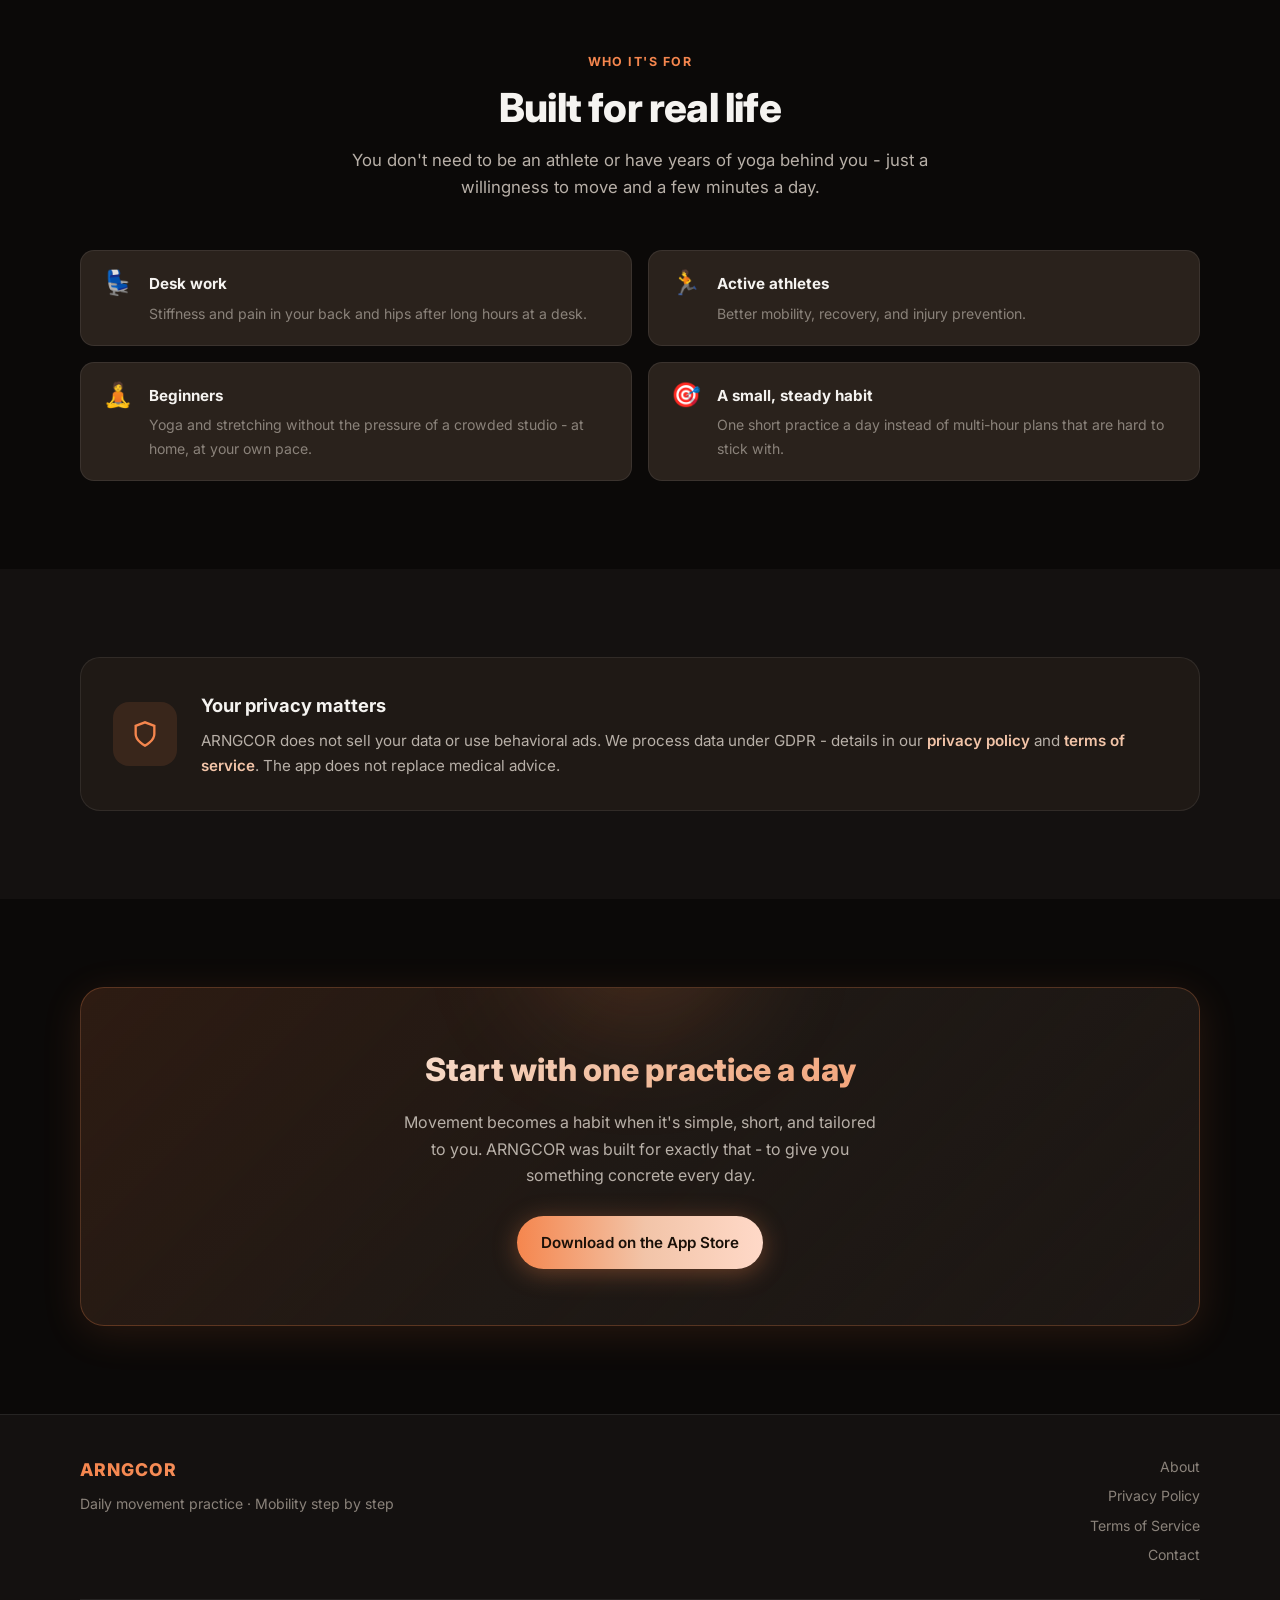
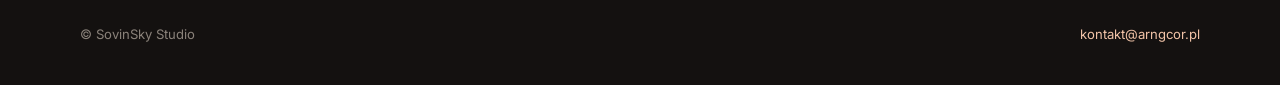
==== commit ed34ae46: "Update App Store CTA copy to Pobierz w App Store. Co-authored-by: Cursor <cursoragent@cursor.com>" ====
--- a/en/index.html
+++ b/en/index.html
@@ -33,7 +33,7 @@
   <link rel="preconnect" href="https://fonts.googleapis.com">
   <link rel="preconnect" href="https://fonts.gstatic.com" crossorigin>
   <link href="https://fonts.googleapis.com/css2?family=Inter:wght@400;500;600;700;800&display=swap" rel="stylesheet">
-  <script type="application/ld+json">{"@context":"https://schema.org","@graph":[{"@type":"Organization","@id":"https://arngcor.pl/#organization","name":"SovinSky Studio","url":"https://arngcor.pl","email":"kontakt@arngcor.pl","logo":"https://arngcor.pl/images/icon-512.png"},{"@type":"WebSite","@id":"https://arngcor.pl/#website","url":"https://arngcor.pl","name":"ARNGCOR","description":"ARNGCOR mobile app for daily movement practice, stretching, and mobility. Practice ranks, Wheel and Front Split challenges, video practices, and a plan tailored to you.","inLanguage":"en-US","publisher":{"@id":"https://arngcor.pl/#organization"}},{"@type":"SoftwareApplication","@id":"https://arngcor.pl/#app","name":"ARNGCOR","applicationCategory":"HealthApplication","operatingSystem":"iOS","description":"ARNGCOR mobile app for daily movement practice, stretching, and mobility. Practice ranks, Wheel and Front Split challenges, video practices, and a plan tailored to you.","url":"https://arngcor.pl","image":"https://arngcor.pl/images/app-home-en.png","offers":{"@type":"Offer","price":"0","priceCurrency":"PLN","availability":"https://schema.org/InStock"},"publisher":{"@id":"https://arngcor.pl/#organization"}}]}</script>
+  <script type="application/ld+json">{"@context":"https://schema.org","@graph":[{"@type":"Organization","@id":"https://arngcor.pl/#organization","name":"SovinSky Studio","url":"https://arngcor.pl","email":"kontakt@arngcor.pl","logo":"https://arngcor.pl/images/icon-512.png"},{"@type":"WebSite","@id":"https://arngcor.pl/#website","url":"https://arngcor.pl","name":"ARNGCOR","description":"ARNGCOR mobile app for daily movement practice, stretching, and mobility. Practice ranks, Wheel and Front Split challenges, video practices, and a plan tailored to you.","inLanguage":"en-US","publisher":{"@id":"https://arngcor.pl/#organization"}},{"@type":"SoftwareApplication","@id":"https://arngcor.pl/#app","name":"ARNGCOR","applicationCategory":"HealthApplication","operatingSystem":"iOS","description":"ARNGCOR mobile app for daily movement practice, stretching, and mobility. Practice ranks, Wheel and Front Split challenges, video practices, and a plan tailored to you.","url":"https://apps.apple.com/app/arngcor/id6772146674?l=en","image":"https://arngcor.pl/images/app-home-en.png","offers":{"@type":"Offer","price":"0","priceCurrency":"PLN","availability":"https://schema.org/InStock"},"publisher":{"@id":"https://arngcor.pl/#organization"},"downloadUrl":"https://apps.apple.com/app/arngcor/id6772146674?l=en"}]}</script>
 
   <link rel="stylesheet" href="/css/site.css">
   <script src="/js/i18n.js"></script>
@@ -73,7 +73,7 @@
         <p class="hero-lead">A thoughtful mobile app that combines daily movement practice with an approach inspired by yoga and physical therapy. Video practices from catalogs built with specialists, a plan tailored to you, practice ranks, and challenges that build real flexibility - step by step.</p>
         <div class="hero-actions">
           
-          <span class="btn btn-primary">Available on the App Store</span>
+          <a href="https://apps.apple.com/app/arngcor/id6772146674?l=en" class="btn btn-primary" rel="noopener" target="_blank">Download on the App Store</a>
           
           <a href="about.html" class="btn btn-ghost">Discover ARNGCOR</a>
         </div>
@@ -323,7 +323,7 @@
         <h2 class="text-gradient">Start with one practice a day</h2>
         <p>Movement becomes a habit when it's simple, short, and tailored to you. ARNGCOR was built for exactly that - to give you something concrete every day.</p>
         
-        <span class="btn btn-primary">Available on the App Store</span>
+        <a href="https://apps.apple.com/app/arngcor/id6772146674?l=en" class="btn btn-primary" rel="noopener" target="_blank">Download on the App Store</a>
         
       </div>
     </div>
